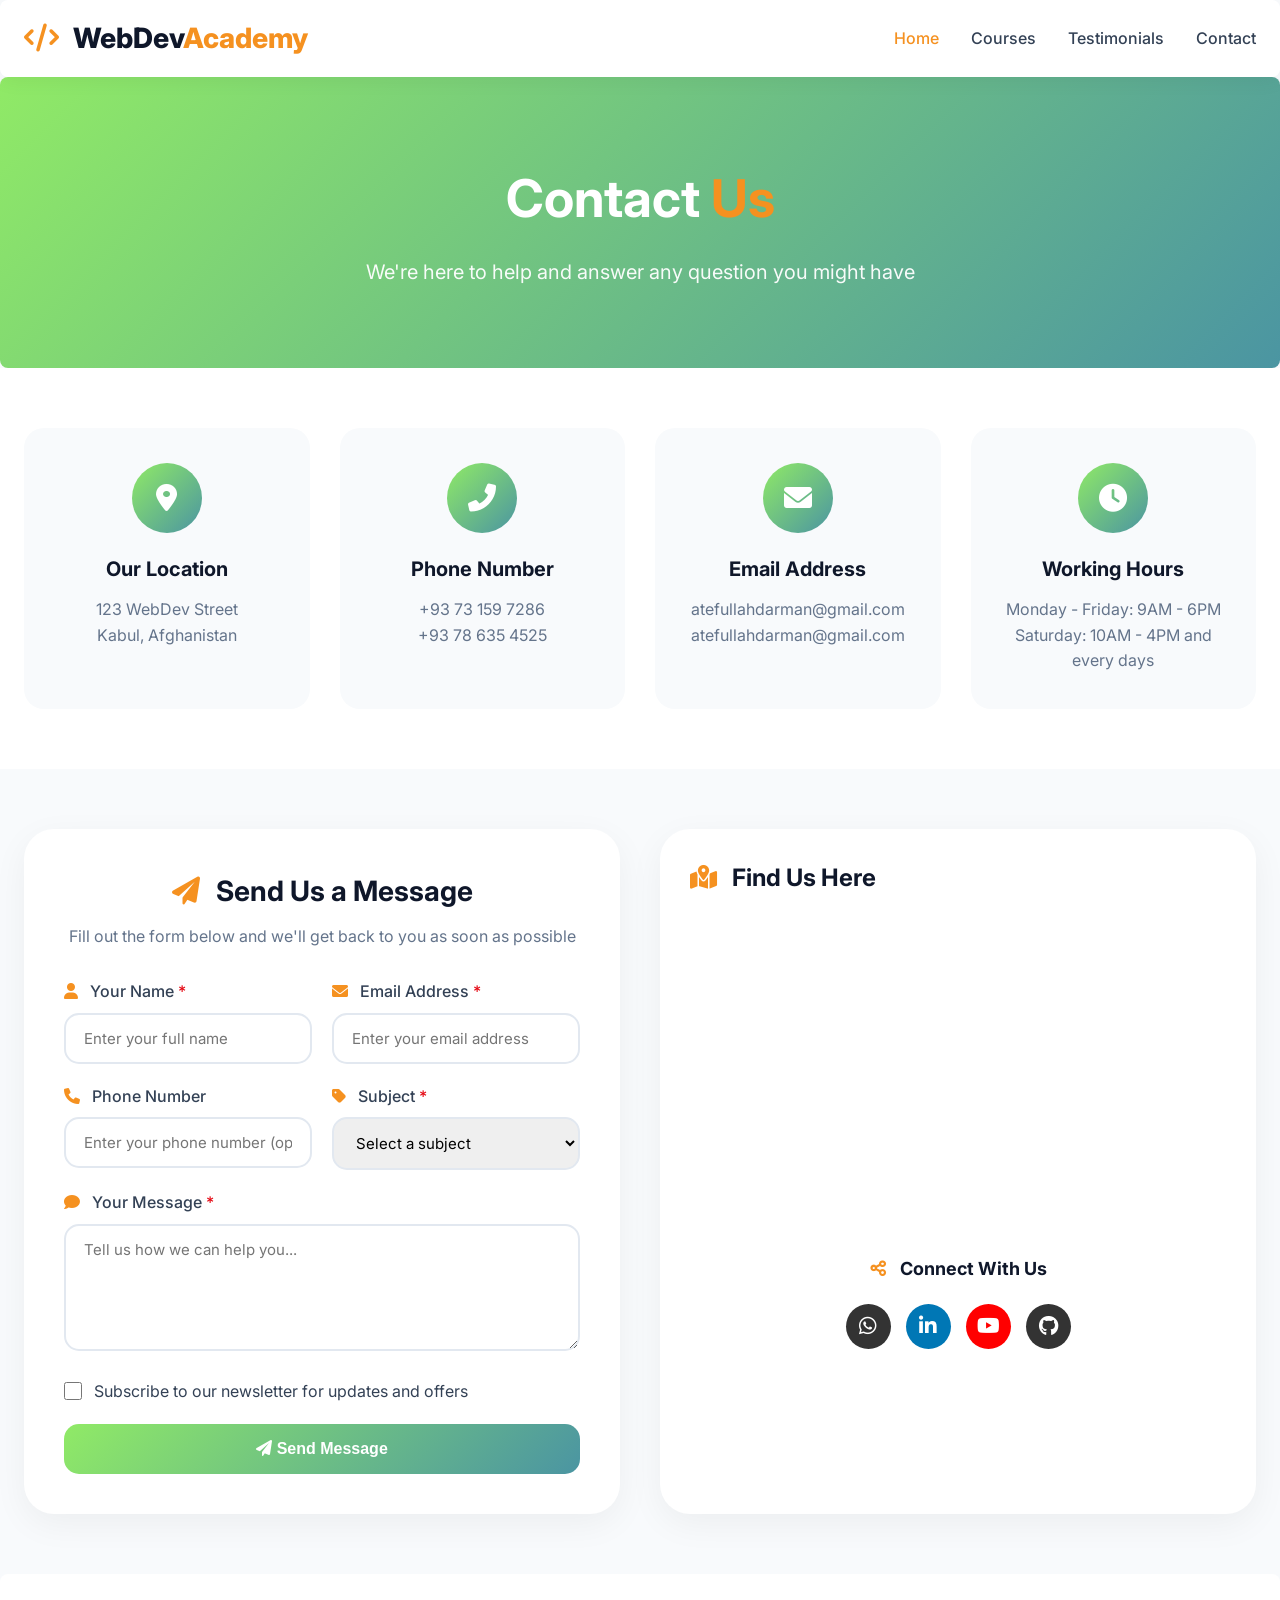
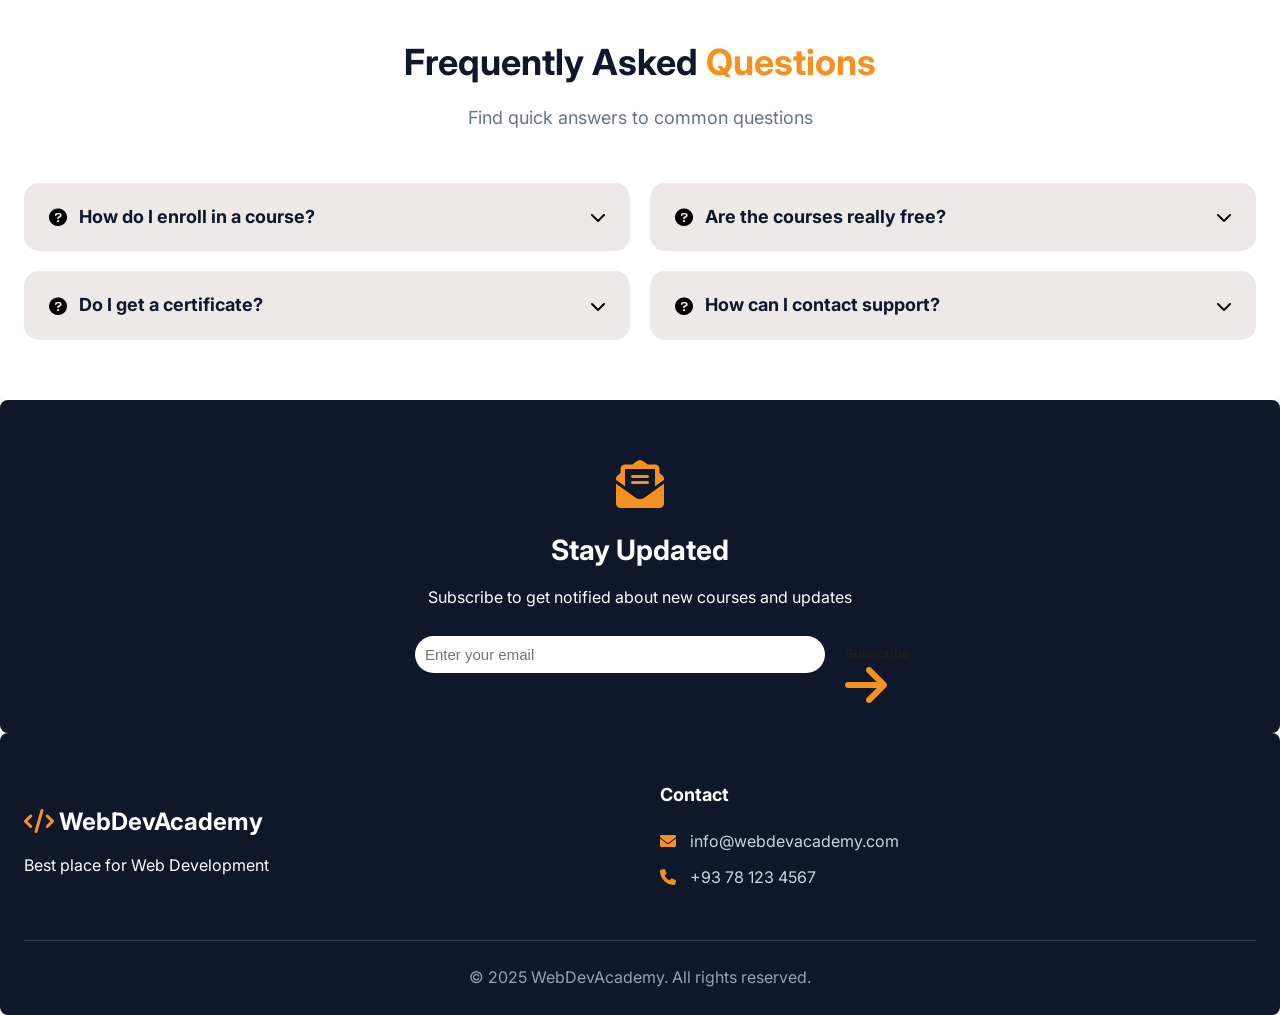
==== contact.html @ 40d0e654 "first update" ====
<!DOCTYPE html>
<html lang="en">
<head>
    <meta charset="UTF-8">
  <link rel="shortcut icon" href="./images/1.png"type="image/x-icon">
  <meta name="description" content="WebDev Academy | Professional Web Development Courses ">
  <meta name="author" content="Atefullah">
  <meta name="keywords" content="html5,online,CSS,JavaScript,MongoDB,MySQL,React,tilwind,Node">
  <meta name="viewport" content="width=device-width, initial-scale=1.0">
    <title>All Courses | WebDev Academy - Web Development Courses</title>
    <link rel="stylesheet" href="./css/style.css">
    <link rel="stylesheet" href="css/contact.css">
    <link href="https://cdnjs.cloudflare.com/ajax/libs/font-awesome/6.0.0-beta3/css/all.min.css" rel="stylesheet">
    <link href="https://fonts.googleapis.com/css2?family=Inter:wght@300;400;500;600;700;800&display=swap" rel="stylesheet">
</head>
<body>
<!-- ==================== NAVBAR ==================== -->
<nav class="navbar">
    <div class="container">
        <div class="logo">
            <a href="index.html"><i class="fas fa-code"></i> WebDev<span>Academy</span></a>
        </div>
        <ul class="nav-links">
            <li><a href="index.html"  class="active">Home</a></li>
            <li><a href="coueses.html">Courses</a></li>
            <li><a href="testimonials.html">Testimonials</a></li>
            <li><a href="contact.html">Contact</a></li>
        </ul>
        <div class="menu-toggle">
            <i class="fas fa-bars"></i>
        </div>
    </div>
</nav>

<!-- ==================== HEADER ==================== -->
<section class="page-header">
    <div class="container">
        <h1>Contact <span class="highlight">Us</span></h1>
        <p>We're here to help and answer any question you might have</p>
    </div>
</section>

<!-- ==================== CONTACT INFO CARDS ==================== -->
<section class="contact-info-section">
    <div class="container">
        <div class="info-cards">
            <div class="info-card">
                <div class="icon-circle">
                    <i class="fas fa-map-marker-alt"></i>
                </div>
                <h3>Our Location</h3>
                <p>123 WebDev Street<br>Kabul, Afghanistan</p>
            </div>
            <div class="info-card">
                <div class="icon-circle">
                    <i class="fas fa-phone-alt"></i>
                </div>
                <h3>Phone Number</h3>
                <p>+93 73 159 7286<br>+93 78 635 4525</p>
            </div>
            <div class="info-card">
                <div class="icon-circle">
                    <i class="fas fa-envelope"></i>
                </div>
                <h3>Email Address</h3>
                <p>atefullahdarman@gmail.com<br>atefullahdarman@gmail.com</p>
            </div>
            <div class="info-card">
                <div class="icon-circle">
                    <i class="fas fa-clock"></i>
                </div>
                <h3>Working Hours</h3>
                <p>Monday - Friday: 9AM - 6PM<br>Saturday: 10AM - 4PM and every days</p>
            </div>
        </div>
    </div>
</section>

<!-- ==================== CONTACT FORM & MAP ==================== -->
<section class="contact-form-section">
    <div class="container">
        <div class="contact-wrapper">
            <!-- Contact Form -->
            <div class="contact-form-box">
                <div class="form-header">
                    <h2><i class="fas fa-paper-plane"></i> Send Us a Message</h2>
                    <p>Fill out the form below and we'll get back to you as soon as possible</p>
                </div>
                
                <form id="contactForm" class="contact-form">
                    <div class="form-row">
                        <div class="form-group">
                            <label><i class="fas fa-user"></i> Your Name <span class="required">*</span></label>
                            <input type="text" id="fullName" placeholder="Enter your full name">
                            <div class="error-message" id="nameError"></div>
                        </div>
                        
                        <div class="form-group">
                            <label><i class="fas fa-envelope"></i> Email Address <span class="required">*</span></label>
                            <input type="email" id="email" placeholder="Enter your email address">
                            <div class="error-message" id="emailError"></div>
                        </div>
                    </div>
                    
                    <div class="form-row">
                        <div class="form-group">
                            <label><i class="fas fa-phone"></i> Phone Number</label>
                            <input type="tel" id="phone" placeholder="Enter your phone number (optional)">
                            <div class="error-message" id="phoneError"></div>
                        </div>
                        
                        <div class="form-group">
                            <label><i class="fas fa-tag"></i> Subject <span class="required">*</span></label>
                            <select id="subject">
                                <option value="">Select a subject</option>
                                <option value="general">General Inquiry</option>
                                <option value="course">Course Related</option>
                                <option value="support">Technical Support</option>
                                <option value="feedback">Feedback</option>
                                <option value="partnership">Partnership</option>
                            </select>
                            <div class="error-message" id="subjectError"></div>
                        </div>
                    </div>
                    
                    <div class="form-group">
                        <label><i class="fas fa-comment"></i> Your Message <span class="required">*</span></label>
                        <textarea id="message" rows="5" placeholder="Tell us how we can help you..."></textarea>
                        <div class="error-message" id="messageError"></div>
                    </div>
                    
                    <div class="form-group checkbox-group">
                        <input type="checkbox" id="newsletter">
                        <label for="newsletter">Subscribe to our newsletter for updates and offers</label>
                    </div>
                    
                    <button type="submit" class="submit-btn">
                        <i class="fas fa-paper-plane"></i> Send Message
                    </button>
                    
                    <div id="successMessage" class="success-message" style="display: none;">
                        <i class="fas fa-check-circle"></i> Thank you! Your message has been sent successfully.
                    </div>
                </form>
            </div>
            
            <!-- Google Map -->
            <div class="map-box">
                <h2><i class="fas fa-map-marked-alt"></i> Find Us Here</h2>
                <div class="map-container">
                    <iframe 
                        src="https://www.google.com/maps/embed?pb=!1m18!1m12!1m3!1d210145.2678905432!2d69.095748!3d34.555349!2m3!1f0!2f0!3f0!3m2!1i1024!2i768!4f13.1!3m3!1m2!1s0x38d16c7e0e94d2b3%3A0x8b3a2c5e1f8d4e2f!2sKabul%2C%20Afghanistan!5e0!3m2!1sen!2s!4v1700000000000!5m2!1sen!2s" 
                        width="100%" 
                        height="300" 
                        style="border:0; border-radius: 20px;" 
                        allowfullscreen="" 
                        loading="lazy">
                    </iframe>
                </div>
                
                <!-- Social Media -->
                <div class="social-media">
                    <h3><i class="fas fa-share-alt"></i> Connect With Us</h3>
                    <div class="social-icons">
                        <!-- <a href="https://wa.me/93731597286"><i class="fab fa-whatsapp"></i></a> -->
                        <a href="https://wa.me/93731597286" class="social-icon github"><i class="fab fa-whatsapp"></i></a>
                        <a href="https://www.linkedin.com/in/atefullah-zafar-zoy-2a7019399?utm_source=share_via&utm_content=profile&utm_medium=member_android" class="social-icon linkedin"><i class="fab fa-linkedin-in"></i></a>
                        <a href="https://youtube.com/@atefullahdarman2024?si=0NYU_P_U1NYrstaZ" class="social-icon youtube"><i class="fab fa-youtube"></i></a>
                        <a href="https://github.com/dashboard" class="social-icon github"><i class="fab fa-github"></i></a>
                    </div>
                </div>
            </div>
        </div>
    </div>
</section>

<!-- ==================== FAQ SECTION ==================== -->
<section class="faq-section">
    <div class="container">
        <div class="section-header">
            <h2>Frequently Asked <span class="highlight">Questions</span></h2>
            <p>Find quick answers to common questions</p>
        </div>
        <div class="faq-grid">
            <div class="faq-item">
                <div class="faq-question">
                    <h3><i class="fas fa-question-circle"></i> How do I enroll in a course?</h3>
                    <i class="fas fa-chevron-down"></i>
                </div>
                <div class="faq-answer">
                    <p>Simply click on the "Start Learning" button on any course card. All our courses are free and you can start immediately!</p>
                </div>
            </div>
            <div class="faq-item">
                <div class="faq-question">
                    <h3><i class="fas fa-question-circle"></i> Are the courses really free?</h3>
                    <i class="fas fa-chevron-down"></i>
                </div>
                <div class="faq-answer">
                    <p>Yes! All our web development courses are completely free. No hidden charges or subscriptions.</p>
                </div>
            </div>
            <div class="faq-item">
                <div class="faq-question">
                    <h3><i class="fas fa-question-circle"></i> Do I get a certificate?</h3>
                    <i class="fas fa-chevron-down"></i>
                </div>
                <div class="faq-answer">
                    <p>Yes, upon completing a course, you can request a certificate of completion.</p>
                </div>
            </div>
            <div class="faq-item">
                <div class="faq-question">
                    <h3><i class="fas fa-question-circle"></i> How can I contact support?</h3>
                    <i class="fas fa-chevron-down"></i>
                </div>
                <div class="faq-answer">
                    <p>You can use the contact form above or email us directly at support@webdevacademy.com</p>
                </div>
            </div>
        </div>
    </div>
</section>
<!-- ==================== NEWSLETTER ==================== -->
<section class="newsletter">
    <div class="container">
        <div class="newsletter-content">
            <i class="fas fa-envelope-open-text"></i>
            <h3>Stay Updated</h3>
            <p>Subscribe to get notified about new courses and updates</p>
            <form id="newsletterForm">
                <input type="email" id="newsletterEmail" placeholder="Enter your email" class="imail1">
                <button type="submit" class="button1">Subscribe <i class="fas fa-arrow-right"></i></button>
            </form>
        </div>
    </div>
</section>
<!-- ==================== FOOTER ==================== -->
<footer id="contact">
    <div class="container">
        <div class="footer-content">
            <div class="footer-logo">
                <h3><i class="fas fa-code"></i> WebDevAcademy</h3>
                <p>Best place for Web Development</p>
            </div>
            <div class="footer-contact">
                <h4>Contact</h4>
                <p><i class="fas fa-envelope"></i> info@webdevacademy.com</p>
                <p><i class="fas fa-phone"></i> +93 78 123 4567</p>
            </div>
        </div>
        <div class="footer-bottom">
            <p>&copy; 2025 WebDevAcademy. All rights reserved.</p>
        </div>
    </div>
</footer>
<!-- ==================== BACK TO TOP ==================== -->
<button id="backToTop" class="back-to-top">
    <i class="fas fa-arrow-up"></i>
</button>

<script src="js/contact.js"></script>
</body>
</html>
---- css/style.css ----
* {
    margin: 0;
    padding: 0;
    box-sizing: border-box;
}

body {
    font-family: 'Inter', sans-serif;
    background: #f8fafc;
    color: #0f172a;
    line-height: 1.6;
}

.container {
    max-width: 1280px;
    margin: 0 auto;
    padding: 0 24px;
}

/* ==================== NAVBAR ==================== */
.navbar {
    background:white;
    box-shadow: 0 4px 20px rgba(0,0,0,0.05);
    position: sticky;
    top: 0;
    z-index: 1000;
    padding: 16px 0;
    border-radius: 8px;
}

.navbar .container {
    display: flex;
    justify-content: space-between;
    align-items: center;
}

.logo a {
    font-size: 28px;
    font-weight: 800;
    text-decoration: none;
    color: #0f172a;
}

.logo span {
    color: #f59120;
}

.logo i {
    color: #f59120;
    margin-right: 8px;
}

.nav-links {
    display: flex;
    gap: 32px;
    list-style: none;
}

.nav-links a {
    text-decoration: none;
    color: #334155;
    font-weight: 500;
    transition: 0.3s;
}

.nav-links a:hover,.nav-links a.active {
    color: #f59120;
}

.menu-toggle {
    display: none;
    font-size: 24px;
    cursor: pointer;
    color: #0f172a;
}

/* ==================== HERO ==================== */
.hero {
    background: linear-gradient(135deg, #90ea66 0%, #4b95a2 100%);
    padding: 100px 0;
    color:black;
    text-align: center;
    border-radius: 8px;
}

.hero-content h1 {
    font-size: 52px;
    font-weight: 800;
    margin-bottom: 20px;
}

.hero-content .highlight {
   color: #f59120;
}

.hero-content p {
    font-size: 20px;
    margin-bottom: 32px;
    opacity: 0.95;
}

.hero-buttons {
    display: flex;
    gap: 16px;
    justify-content: center;
}

.btn {
    padding: 12px 28px;
    border-radius: 40px;
    text-decoration: none;
    font-weight: 600;
    transition: 0.3s;
    display: inline-block;
}

.btn-primary {
    background: white;
   color: #f59120;
}

.btn-primary:hover {
    background: #f1f5f9;
    transform: translateY(-2px);
}

.btn-outline {
    border: 2px solid white;
    color: white;
}

.btn-outline:hover {
    background: white;
    color: #f59120;
}

/* ==================== SECTIONS HEADER ==================== */
.section-header {
    text-align: center;
    margin-bottom: 60px;
}

.section-header h2 {
    font-size: 36px;
    font-weight: 700;
    color: #0f172a;
    margin-bottom: 12px;
}

.section-header .highlight {
    color: #f59120;
}

.section-header p {
    color:black;
    font-size: 18px;
}

/* ==================== FEATURES ==================== */
.features {
    padding: 80px 0;
    background: white;
}

.features-grid {
    display: grid;
    grid-template-columns: repeat(auto-fit, minmax(250px, 1fr));
    gap: 32px;
}

.feature-card {
    text-align: center;
    padding: 32px 24px;
    background: #f8fafc;
    border-radius: 20px;
    transition: 0.3s;
}

.feature-card:hover {
    transform: translateY(-8px);
    box-shadow: 0 20px 30px -10px rgba(0,0,0,0.1);
}

.feature-icon {
    font-size: 48px;
   color: #f59120;
    margin-bottom: 20px;
}

.feature-card h3 {
    font-size: 22px;
    margin-bottom: 12px;
}

.feature-card p {
    color: #64748b;
}

/* ==================== COURSES ==================== */
.courses {
    padding: 80px 0;
    background: #f8fafc;
}

.courses-grid {
    display: grid;
    grid-template-columns: repeat(auto-fill, minmax(320px, 1fr));
    gap: 32px;
}

.course-card {
    background: white;
    border-radius: 20px;
    overflow: hidden;
    transition: 0.3s;
    box-shadow: 0 4px 12px rgba(0,0,0,0.05);
}

.course-card:hover {
    transform: translateY(-5px);
    box-shadow: 0 20px 30px -10px rgba(0,0,0,0.15);
}

.course-img {
    background: linear-gradient(135deg, #667eea, #764ba2);
    padding: 40px;
    text-align: center;
}

.course-img i {
    font-size: 64px;
    color: white;
}

.course-info {
    padding: 24px;
}

.course-info h3 {
    font-size: 22px;
    margin-bottom: 12px;
}

.course-info p {
    color: #64748b;
    margin-bottom: 16px;
    line-height: 1.5;
}

.course-meta {
    display: flex;
    justify-content: space-between;
    margin-bottom: 20px;
    font-size: 14px;
}

.course-meta span i {
    margin-right: 6px;
    color: #f59120;
}

.course-btn {
    display: inline-block;
    color: #f59120;
    background: rgb(197, 193, 193);
    padding: 10px 20px;
    border-radius: 30px;
    text-decoration: none;
    font-weight: 500;
    transition: 0.3s;
    width: 100%;
    text-align: center;
}

.course-btn:hover {
    background:#f59120 ;
    color: black;
    transform: scale(1.02);
}

/* ==================== TESTIMONIALS ==================== */
.testimonials {
    padding: 80px 0;
    background: white;
}

.testimonials-grid {
    display: grid;
    grid-template-columns: repeat(auto-fit, minmax(300px, 1fr));
    gap: 32px;
}

.testimonial-card {
    background: #f8fafc;
    padding: 32px;
    border-radius: 20px;
    text-align: center;
    transition: 0.3s;
}

.testimonial-card:hover {
    transform: scale(1.02);
    box-shadow: 0 10px 25px -5px rgba(0,0,0,0.1);
}

.testimonial-card i {
    font-size: 48px;
    color: #f59120;
    margin-bottom: 20px;
}

.testimonial-card p {
    font-style: italic;
    margin-bottom: 20px;
    color: #334155;
}

.testimonial-card h4 {
    font-size: 18px;
    margin-bottom: 4px;
}

.testimonial-card span {
    font-size: 14px;
   color: #f59120;
}

/* ==================== ABOUT ==================== */
.about {
    padding: 80px 0;
    background: #f8fafc;
}

.about-content {
    display: grid;
    grid-template-columns: 1fr 1fr;
    gap: 48px;
    align-items: center;
}

.about-image img {
    width: 100%;
    max-width: 350px;
    border-radius: 30px;
    box-shadow: 0 20px 30px -10px rgba(0,0,0,0.2);
}

.about-text h2 {
    font-size: 36px;
    margin-bottom: 12px;
}

.about-text .highlight {
   color: #f59120;
}

.about-text h3 {
    font-size: 24px;
    margin-bottom: 20px;
    color: #334155;
}

.about-text p {
    margin-bottom: 16px;
    color: #475569;
}

.about-social {
    display: flex;
    gap: 16px;
    margin-top: 24px;
    
}

.about-social a {
    width: 45px;
    height: 45px;
    background: #e2e8f0;
    border-radius: 50%;
    display: flex;
    align-items: center;
    justify-content: center;
    color: #f59120;
    font-size: 20px;
    transition: 0.3s;
    text-decoration: none;
}

.about-social a:hover {
   color: #f59120;
    color: white;
}

/* ==================== FOOTER ==================== */
footer {
    background: #0f172a;
    color: white;
    padding: 48px 0 24px;
    border-radius: 8px;
}

.footer-content {
    display: grid;
    grid-template-columns: repeat(auto-fit, minmax(250px, 1fr));
    gap: 40px;
    margin-bottom: 40px;
    align-items: center;
}

.footer-logo h3 {
    font-size: 24px;
    margin-bottom: 12px;
}

.footer-logo i {
    color: #f59120;
}

.footer-links h4,
.footer-contact h4 {
    margin-bottom: 20px;
    font-size: 18px;
}

.footer-links ul {
    list-style: none;
}

.footer-links li {
    margin-bottom: 10px;
}

.footer-links a {
    color: #cbd5e1;
    text-decoration: none;
    transition: 0.3s;
}

.footer-links a:hover {
    color: #f59120;
}

.footer-contact p {
    margin-bottom: 10px;
    color: #cbd5e1;
}

.footer-contact i {
    margin-right: 10px;
    color: #f59120;
}

.footer-bottom {
    text-align: center;
    padding-top: 24px;
    border-top: 1px solid #334155;
    color: #94a3b8;
}

/* ==================== RESPONSIVE ==================== */
@media (max-width: 768px) {
    .nav-links {
        display: none;
    }
    
    .menu-toggle {
        display: block;
    }
    
    .hero-content h1 {
        font-size: 32px;
    }
    
    .hero-content p {
        font-size: 16px;
    }
    
    .hero-buttons {
        flex-direction: column;
        align-items: center;
    }
    
    .about-content {
        grid-template-columns: 1fr;
        text-align: center;
    }
    
    .about-social {
        justify-content: center;
    }
    
    .section-header h2 {
        font-size: 28px;
    }
}

.nav-links.active {
    display: flex;
    flex-direction: column;
    position: absolute;
    top: 70px;
    left: 0;
    right: 0;
    background: white;
    padding: 20px;
    box-shadow: 0 10px 20px rgba(0,0,0,0.1);
    gap: 16px;
}
---- css/contact.css ----
/* ==================== PAGE HEADER ==================== */
.page-header {
    background: linear-gradient(135deg, #90ea66 0%, #4b95a2 100%);
    padding: 80px 0;
    color: white;
    text-align: center;
    border-radius: 8px;
}

.page-header h1 {
    font-size: 52px;
    margin-bottom: 16px;
}

.page-header .highlight {
    color: #f59120;
}

.page-header p {
    font-size: 20px;
    opacity: 0.95;
}
/* ==================== INFO CARDS ==================== */
.contact-info-section {
    padding: 60px 0;
    background: white;
}

.info-cards {
    display: grid;
    grid-template-columns: repeat(auto-fit, minmax(250px, 1fr));
    gap: 30px;
}

.info-card {
    text-align: center;
    padding: 35px 25px;
    background: #f8fafc;
    border-radius: 20px;
    transition: all 0.3s ease;
}

.info-card:hover {
    transform: translateY(-8px);
    box-shadow: 0 15px 35px rgba(0,0,0,0.1);
}

.icon-circle {
    width: 70px;
    height: 70px;
    background: linear-gradient(135deg, #90ea66 0%, #4b95a2 100%);
    border-radius: 50%;
    display: flex;
    align-items: center;
    justify-content: center;
    margin: 0 auto 20px;
  
}

.icon-circle i {
    font-size: 28px;
    color: white;
}

.info-card h3 {
    font-size: 20px;
    margin-bottom: 12px;
    color: #0f172a;
}

.info-card p {
    color: #64748b;
    line-height: 1.6;
}

/* ==================== CONTACT FORM SECTION ==================== */
.contact-form-section {
    padding: 60px 0;
    background: #f8fafc;
}

.contact-wrapper {
    display: grid;
    grid-template-columns: 1fr 1fr;
    gap: 40px;
}

.contact-form-box {
    background: white;
    border-radius: 30px;
    padding: 40px;
    box-shadow: 0 10px 35px rgba(0,0,0,0.05);
}

.form-header {
    margin-bottom: 30px;
    text-align: center;
}

.form-header h2 {
    font-size: 28px;
    margin-bottom: 10px;
    color: #0f172a;
}

.form-header h2 i {
   color: #f59120;
    margin-right: 10px;
}

.form-header p {
    color: #64748b;
}

.contact-form .form-row {
    display: grid;
    grid-template-columns: 1fr 1fr;
    gap: 20px;
}

.form-group {
    margin-bottom: 20px;
}

.form-group label {
    display: block;
    margin-bottom: 8px;
    font-weight: 500;
    color: #334155;
}

.form-group label i {
    color: #f59120;
    margin-right: 8px;
}

.form-group .required {
    color: #e50914;
}

.form-group input,
.form-group select,
.form-group textarea {
    width: 100%;
    padding: 14px 18px;
    border: 2px solid #e2e8f0;
    border-radius: 15px;
    font-size: 15px;
    transition: 0.3s;
    font-family: inherit;
}

.form-group input:focus,
.form-group select:focus,
.form-group textarea:focus {
    color: #f59120;
    outline: none;
    box-shadow: 0 0 0 3px rgba(99,102,241,0.1);
}

.form-group input.error,
.form-group select.error,
.form-group textarea.error {
    border-color: #e50914;
}

.error-message {
    color: #e50914;
    font-size: 12px;
    margin-top: 6px;
    display: none;
}

.error-message.show {
    display: block;
}

.checkbox-group {
    display: flex;
    align-items: center;
    gap: 12px;
}

.checkbox-group input {
    width: auto;
    width: 18px;
    height: 18px;
}

.checkbox-group label {
    margin-bottom: 0;
    font-weight: normal;
}

.submit-btn {
    width: 100%;
    background: linear-gradient(135deg, #90ea66 0%, #4b95a2 100%);
    color: white;
    border: none;
    padding: 16px;
    border-radius: 15px;
    font-size: 16px;
    font-weight: 600;
    cursor: pointer;
    transition: 0.3s;
}

.submit-btn:hover {
    transform: scale(1.02);
    box-shadow: 0 10px 25px rgba(99,102,241,0.3);
}

.success-message {
    margin-top: 20px;
    padding: 15px;
    background: #10b981;
    color: white;
    border-radius: 12px;
    text-align: center;
    animation: fadeIn 0.5s ease;
}

.success-message i {
    margin-right: 10px;
    font-size: 18px;
}

@keyframes fadeIn {
    from { opacity: 0; transform: translateY(-10px); }
    to { opacity: 1; transform: translateY(0); }
}

/* ==================== MAP BOX ==================== */
.map-box {
    background: white;
    border-radius: 30px;
    padding: 30px;
    box-shadow: 0 10px 35px rgba(0,0,0,0.05);
}

.map-box h2 {
    font-size: 24px;
    margin-bottom: 20px;
    color: #0f172a;
}

.map-box h2 i {
    color: #f59120;
    margin-right: 10px;
}

.map-container {
    margin-bottom: 30px;
}

.social-media {
    text-align: center;
    margin-top: 25px;
}

.social-media h3 {
    font-size: 18px;
    margin-bottom: 20px;
    color: #0f172a;
}

.social-media h3 i {
    color: #f59120;
    margin-right: 10px;
}

.social-icons {
    display: flex;
    justify-content: center;
    gap: 15px;
    flex-wrap: wrap;
}

.social-icon {
    width: 45px;
    height: 45px;
    border-radius: 50%;
    display: flex;
    align-items: center;
    justify-content: center;
    color: white;
    font-size: 20px;
    transition: 0.3s;
    text-decoration: none;
}

.social-icon:hover {
    transform: translateY(-3px);
}

.social-icon.facebook { background: #1877f2; }
.social-icon.twitter { background: #1da1f2; }
.social-icon.instagram { background: #e4405f; }
.social-icon.linkedin { background: #0077b5; }
.social-icon.youtube { background: #ff0000; }
.social-icon.github { background: #333; }

/* ==================== FAQ SECTION ==================== */
.faq-section {
    padding: 60px 0;
    background: white;
    border-radius: 8px;
}

.section-header {
    text-align: center;
    margin-bottom: 50px;
}

.section-header h2 {
    font-size: 36px;
    margin-bottom: 12px;
}

.section-header .highlight {
    color: #f59120;
}

.section-header p {
    color: #64748b;
    font-size: 18px;
}

.faq-grid {
    display: grid;
    grid-template-columns: repeat(auto-fit, minmax(500px, 1fr));
    gap: 20px;
}

.faq-item {
    background:rgb(237, 233, 233);
    border-radius: 15px;
    overflow: hidden;
}

.faq-question {
    display: flex;
    justify-content: space-between;
    align-items: center;
    padding: 20px 25px;
    cursor: pointer;
    transition: 0.3s;
}

.faq-question:hover {
    background: #f1f5f9;
}

.faq-question h3 {
    font-size: 18px;
    display: flex;
    align-items: center;
    gap: 12px;
}

.faq-question h3 i {
    color: #f59120;
}

.faq-question i:last-child {
    color:black;
    transition: 0.3s;
}

.faq-item.active .faq-question i:last-child {
    transform: rotate(180deg);
}

.faq-answer {
    padding: 0 25px;
    max-height: 0;
    overflow: hidden;
    transition: 0.3s;
}

.faq-item.active .faq-answer {
    padding: 0 25px 20px 25px;
    max-height: 200px;
}

.faq-answer p {
    color:black;
}

/* ==================== NEWSLETTER ==================== */
.newsletter {
    padding: 60px 0;
    background: #0f172a;
    border-radius: 8px;
}

.newsletter-content {
    text-align: center;
    color: white;
}

.newsletter-content i {
    font-size: 48px;
    color: #f59120;
    margin-bottom: 20px;
}

.newsletter-content h3 {
    font-size: 28px;
    margin-bottom: 12px;
}

.newsletter-content p {
    color:white;
    margin-bottom: 25px;
}

.newsletter form {
    display: flex;
    max-width: 450px;
    margin: 0 auto;
    gap: 10px;
}

.newsletter input {
    flex: 1;
    padding: 10px;
    border: none;
    border-radius: 50px;
    font-size: 15px;
    outline: none;
}

.newsletter button {
    color: #f59120;
    color: rgb(31, 30, 30);
    border: none;
    padding: 10px 10px;
    text-align: center;
    border-radius: 50px;
    font-weight: 600;
    cursor: pointer;
    transition: 0.3s;
}
.imail1{
    width:100%;
    
}
.button1{
    width: 30px;
    height: 20px;
    background: none;
    
}
.newsletter button:hover {
    color: #f59120;
}
/* ==================== BACK TO TOP ==================== */
.back-to-top {
    position: fixed;
    bottom: 30px;
    right: 30px;
    color: #f59120;
    color: white;
    border: none;
    width: 50px;
    height: 50px;
    border-radius: 50%;
    cursor: pointer;
    display: none;
    align-items: center;
    justify-content: center;
    font-size: 20px;
    transition: 0.3s;
    z-index: 100;
}

.back-to-top:hover {
    color: #f59120;
    transform: translateY(-3px);
}
/* ==================== RESPONSIVE ==================== */
@media (max-width: 992px) {
    .contact-wrapper {
        grid-template-columns: 1fr;
    }
    
    .faq-grid {
        grid-template-columns: 1fr;
    }
}

@media (max-width: 768px) {
    .nav-links {
        display: none;
    }
    
    .menu-toggle {
        display: block;
    }
    
    .nav-links.active {
        display: flex;
        flex-direction: column;
        position: absolute;
        top: 70px;
        left: 0;
        right: 0;
        background: white;
        padding: 20px;
        box-shadow: 0 10px 20px rgba(0,0,0,0.1);
        gap: 16px;
    }
    
    .page-header h1 {
        font-size: 32px;
    }
    
    .page-header p {
        font-size: 16px;
    }
    
    .info-cards {
        grid-template-columns: 1fr;
    }
    
    .contact-form-box {
        padding: 25px;
    }
    
    .contact-form .form-row {
        grid-template-columns: 1fr;
        gap: 0;
    }
    
    .faq-question h3 {
        font-size: 14px;
    }
    
    .newsletter form {
        flex-direction: column;
        padding: 0 20px;
    }
    
    .back-to-top {
        bottom: 20px;
        right: 20px;
        width: 40px;
        height: 40px;
        font-size: 16px;
    }
}

@media (max-width: 480px) {
    .container {
        padding: 0 16px;
    }
    
    .social-icons {
        gap: 10px;
    }
    
    .social-icon {
        width: 38px;
        height: 38px;
        font-size: 16px;
    }
}
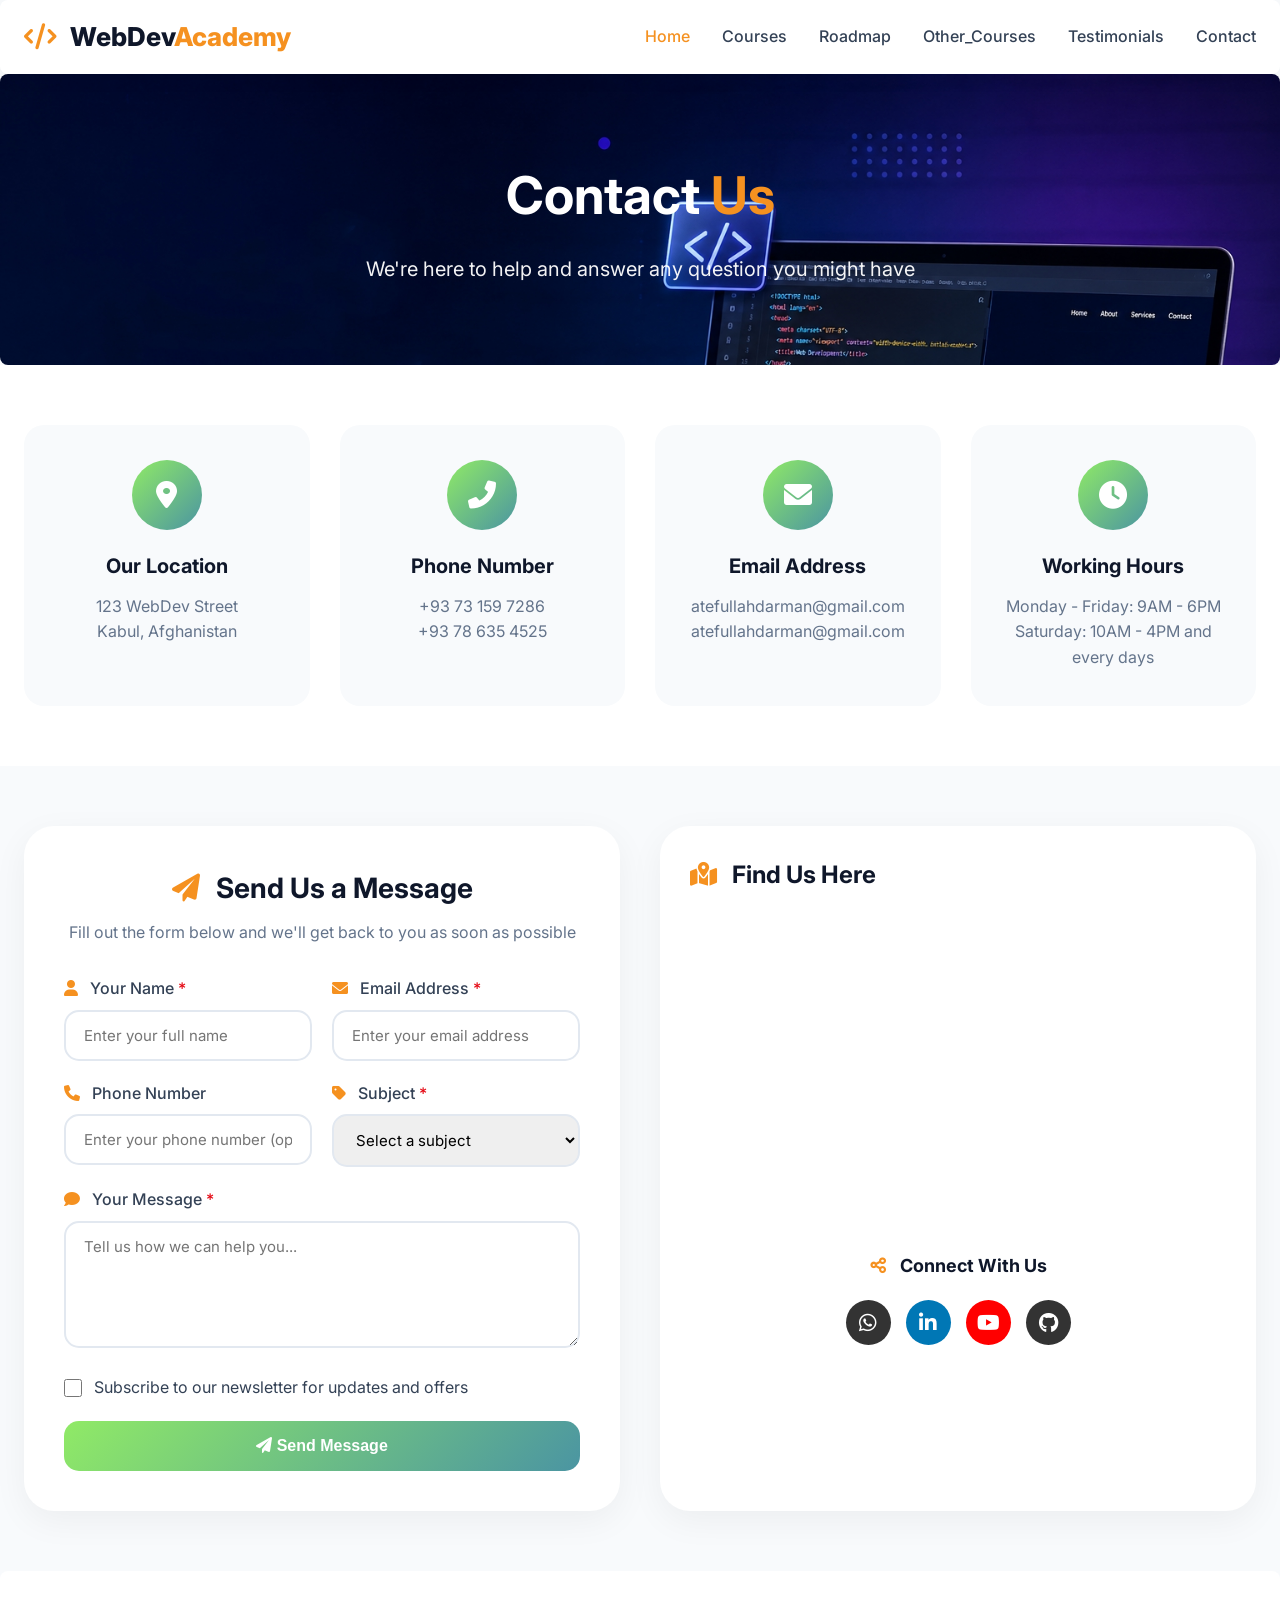
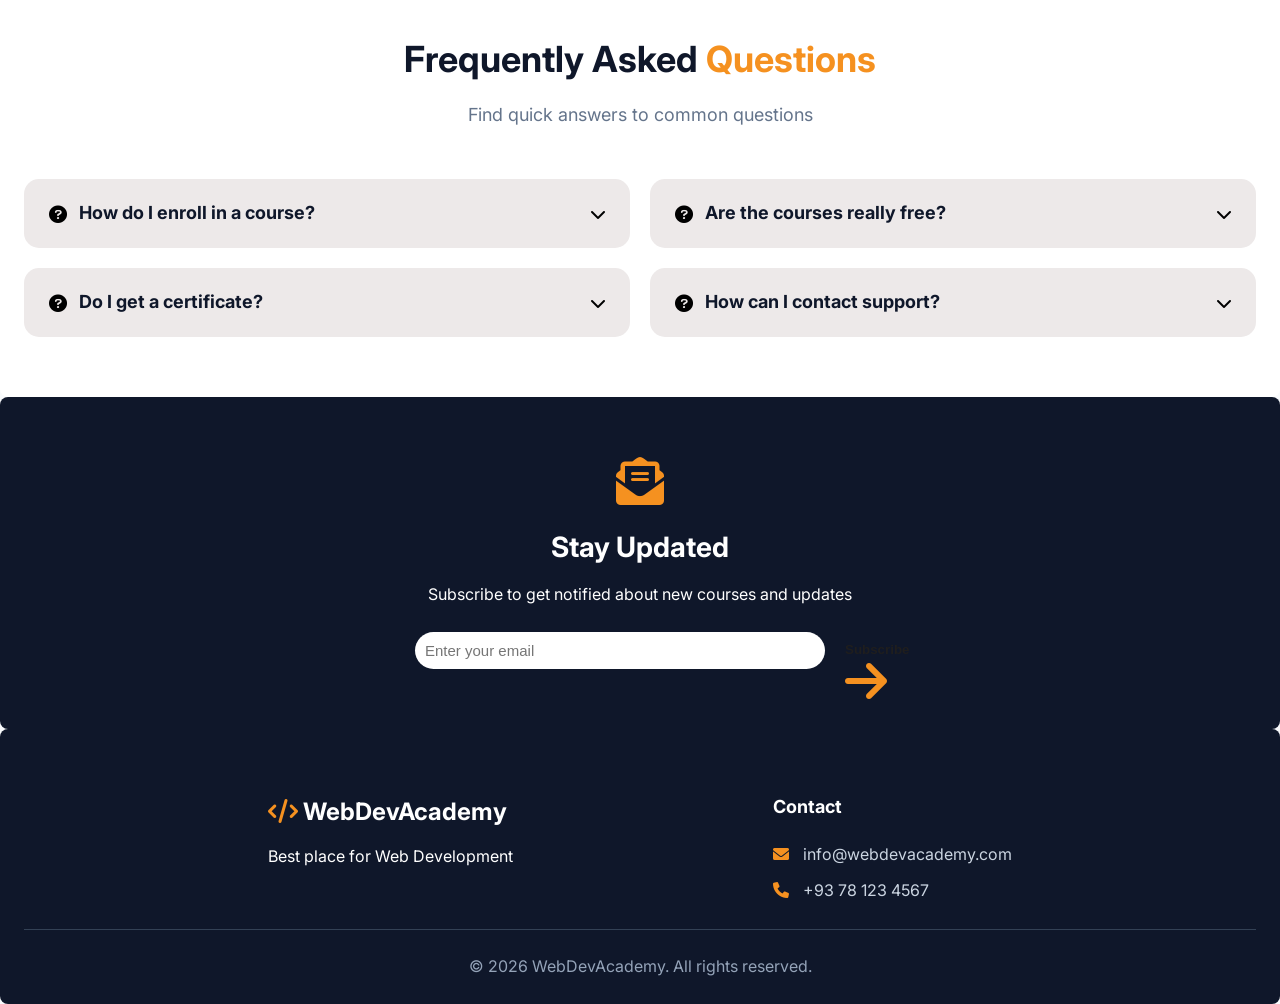
==== commit c4a8e71d: "second update" ====
--- a/contact.html
+++ b/contact.html
@@ -22,8 +22,10 @@
             <a href="index.html"><i class="fas fa-code"></i> WebDev<span>Academy</span></a>
         </div>
         <ul class="nav-links">
-            <li><a href="index.html"  class="active">Home</a></li>
+            <li><a href="index.html" class="active">Home</a></li>
             <li><a href="coueses.html">Courses</a></li>
+            <li><a href="roadmap.html">Roadmap</a></li>
+            <li><a href="other_courses.html">Other_Courses</a></li>
             <li><a href="testimonials.html">Testimonials</a></li>
             <li><a href="contact.html">Contact</a></li>
         </ul>
@@ -251,7 +253,7 @@
             </div>
         </div>
         <div class="footer-bottom">
-            <p>&copy; 2025 WebDevAcademy. All rights reserved.</p>
+            <p>&copy; 2026 WebDevAcademy. All rights reserved.</p>
         </div>
     </div>
 </footer>
--- a/css/style.css
+++ b/css/style.css
@@ -13,7 +13,7 @@
 }
 
 .container {
-    max-width: 1280px;
+    max-width:100%;
     margin: 0 auto;
     padding: 0 24px;
 }
@@ -36,7 +36,7 @@
 }
 
 .logo a {
-    font-size: 28px;
+    font-size: 26px;
     font-weight: 800;
     text-decoration: none;
     color: #0f172a;
@@ -77,9 +77,11 @@
 
 /* ==================== HERO ==================== */
 .hero {
-    background: linear-gradient(135deg, #90ea66 0%, #4b95a2 100%);
+    /* background: linear-gradient(135deg, #90ea66 0%, #4b95a2 100%); */
+    background-image: url(../images/MYXJ_20260514090458428_save.jpg);
+    background-size: cover;
     padding: 100px 0;
-    color:black;
+    color:white;
     text-align: center;
     border-radius: 8px;
 }
@@ -401,11 +403,17 @@
 }
 
 .footer-content {
-    display: grid;
+    /* display: grid;
     grid-template-columns: repeat(auto-fit, minmax(250px, 1fr));
     gap: 40px;
     margin-bottom: 40px;
-    align-items: center;
+    align-items: center; */
+    display: flex;
+    justify-content:space-evenly;
+    flex-wrap: wrap;
+    gap: 2em;
+    padding: 1em;
+   
 }
 
 .footer-logo h3 {
--- a/css/contact.css
+++ b/css/contact.css
@@ -1,7 +1,10 @@
 
 /* ==================== PAGE HEADER ==================== */
 .page-header {
-    background: linear-gradient(135deg, #90ea66 0%, #4b95a2 100%);
+    /* background: linear-gradient(135deg, #90ea66 0%, #4b95a2 100%); */
+    background-image: url(../images/MYXJ_20260514090458428_save.jpg);
+    background-size: cover;
+
     padding: 80px 0;
     color: white;
     text-align: center;
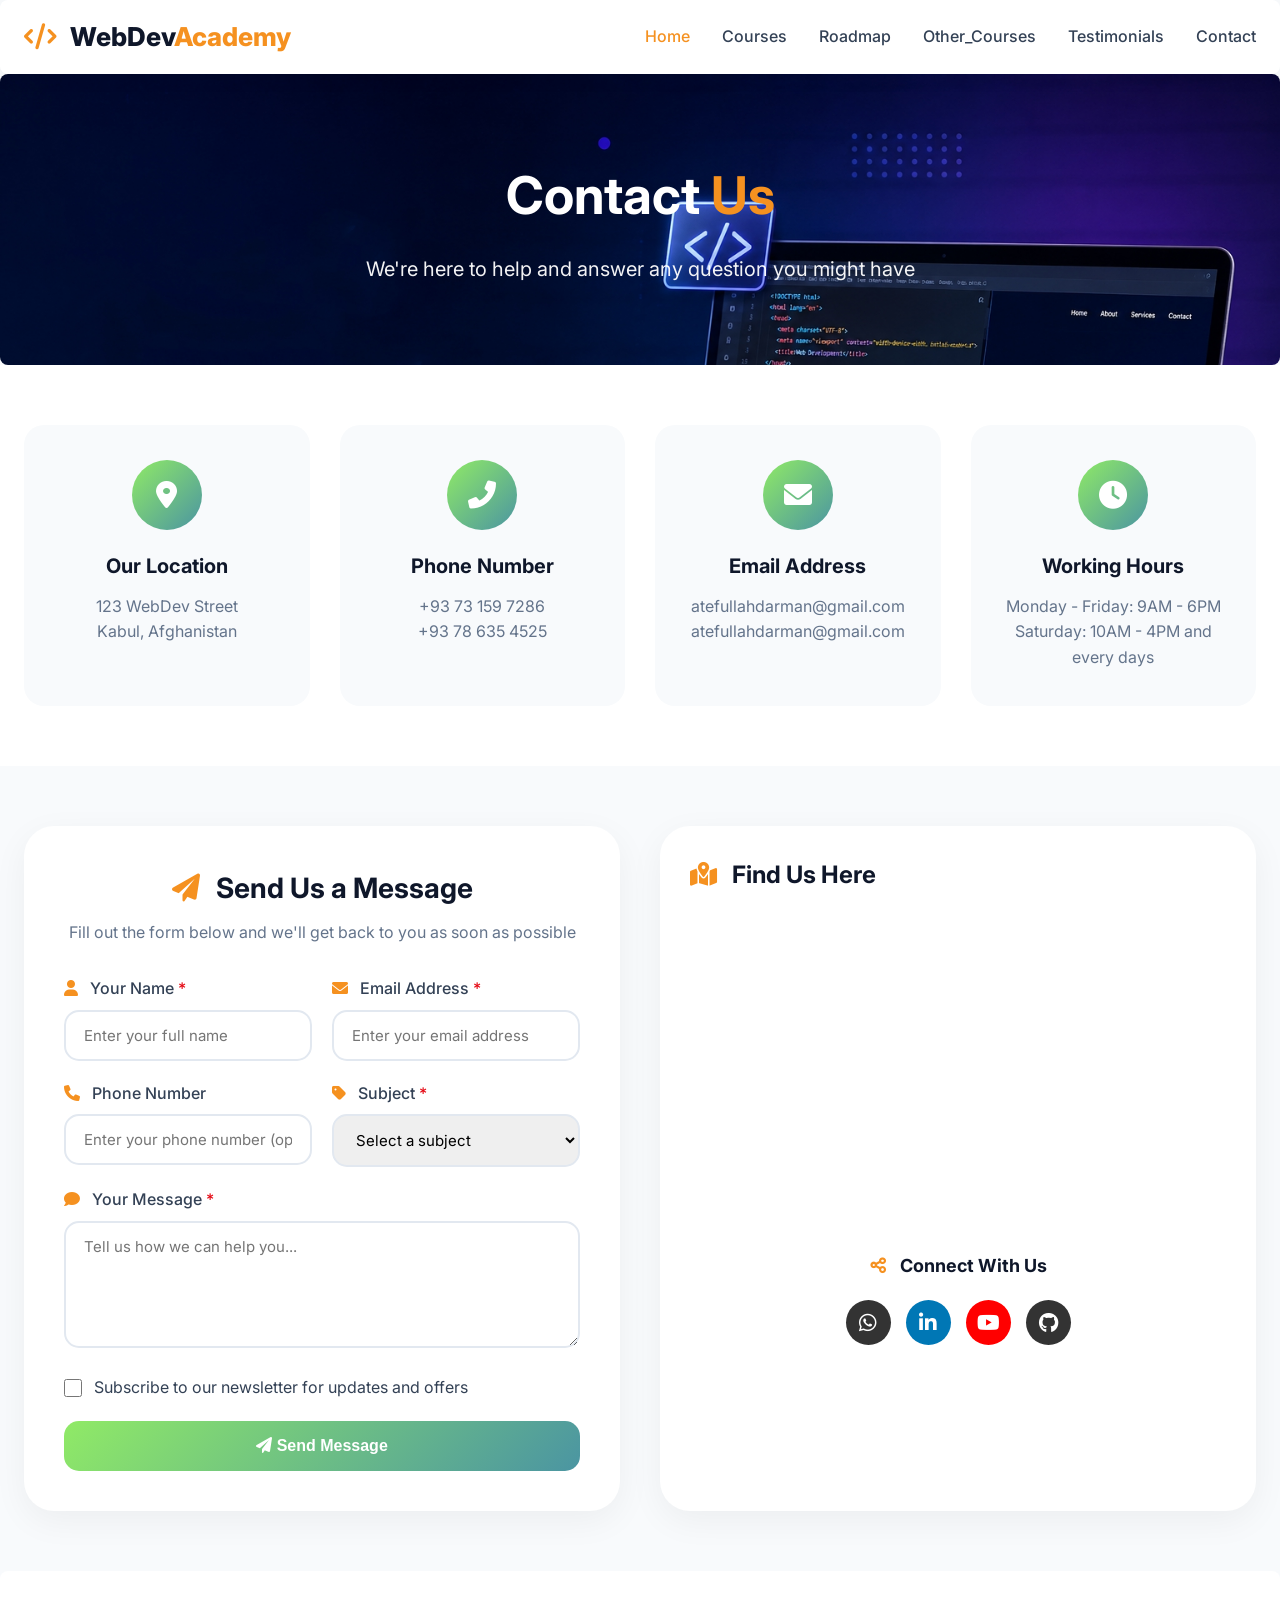
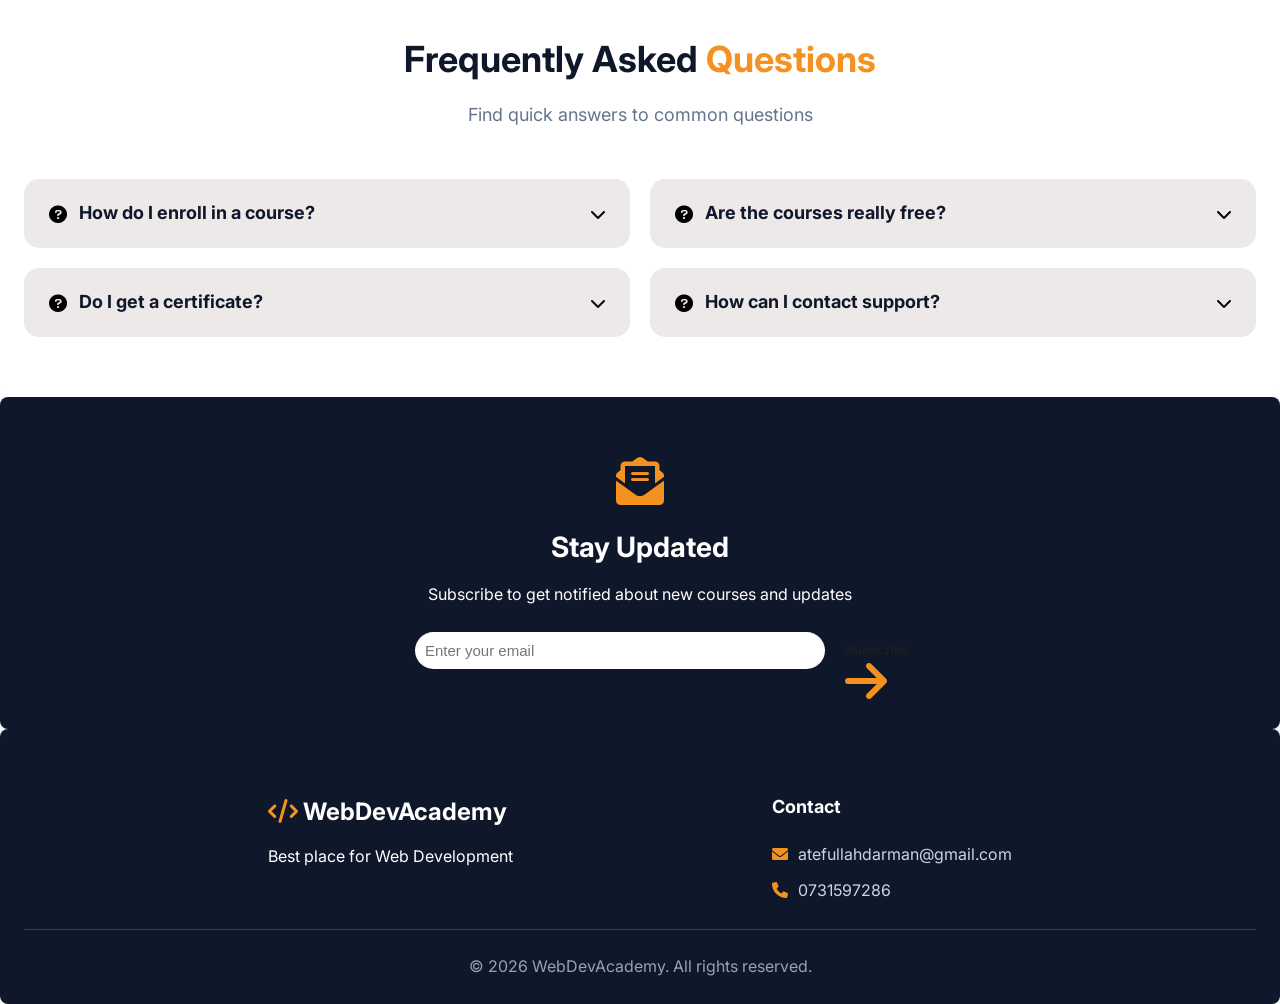
==== commit 6e6345b4: "therd update" ====
--- a/contact.html
+++ b/contact.html
@@ -152,7 +152,7 @@
                 <h2><i class="fas fa-map-marked-alt"></i> Find Us Here</h2>
                 <div class="map-container">
                     <iframe 
-                        src="https://www.google.com/maps/embed?pb=!1m18!1m12!1m3!1d210145.2678905432!2d69.095748!3d34.555349!2m3!1f0!2f0!3f0!3m2!1i1024!2i768!4f13.1!3m3!1m2!1s0x38d16c7e0e94d2b3%3A0x8b3a2c5e1f8d4e2f!2sKabul%2C%20Afghanistan!5e0!3m2!1sen!2s!4v1700000000000!5m2!1sen!2s" 
+                        src="https://www.google.com/url?sa=t&source=web&rct=j&opi=89978449&url=https://maps.google.com/maps%3Fclient%3Dms-android-tmus-us-revc%26um%3D1%26ie%3DUTF-8%26fb%3D1%26gl%3Daf%26entry%3Ds%26sa%3DX%26ll%3D31.6205076,65.7158193%26z%3D13%26ftid%3D0x3ed671baa0e28837:0x2759b21c9042aa75%26q%3DKandahar%26ved%3D1t:242%26ictx%3D111&ved=2ahUKEwi11bzgsbiUAxVtTaQEHTYWOWEQ8gF6BAg4EAI&sqi=2&usg=AOvVaw0AFKARQvQNKLyzKpaCAKT7" 
                         width="100%" 
                         height="300" 
                         style="border:0; border-radius: 20px;" 
@@ -248,8 +248,8 @@
             </div>
             <div class="footer-contact">
                 <h4>Contact</h4>
-                <p><i class="fas fa-envelope"></i> info@webdevacademy.com</p>
-                <p><i class="fas fa-phone"></i> +93 78 123 4567</p>
+                <p><i class="fas fa-envelope"></i>atefullahdarman@gmail.com</p>
+                <p><i class="fas fa-phone"></i>0731597286</p>
             </div>
         </div>
         <div class="footer-bottom">
--- a/css/contact.css
+++ b/css/contact.css
@@ -465,7 +465,6 @@
     bottom: 30px;
     right: 30px;
     color: #f59120;
-    color: white;
     border: none;
     width: 50px;
     height: 50px;
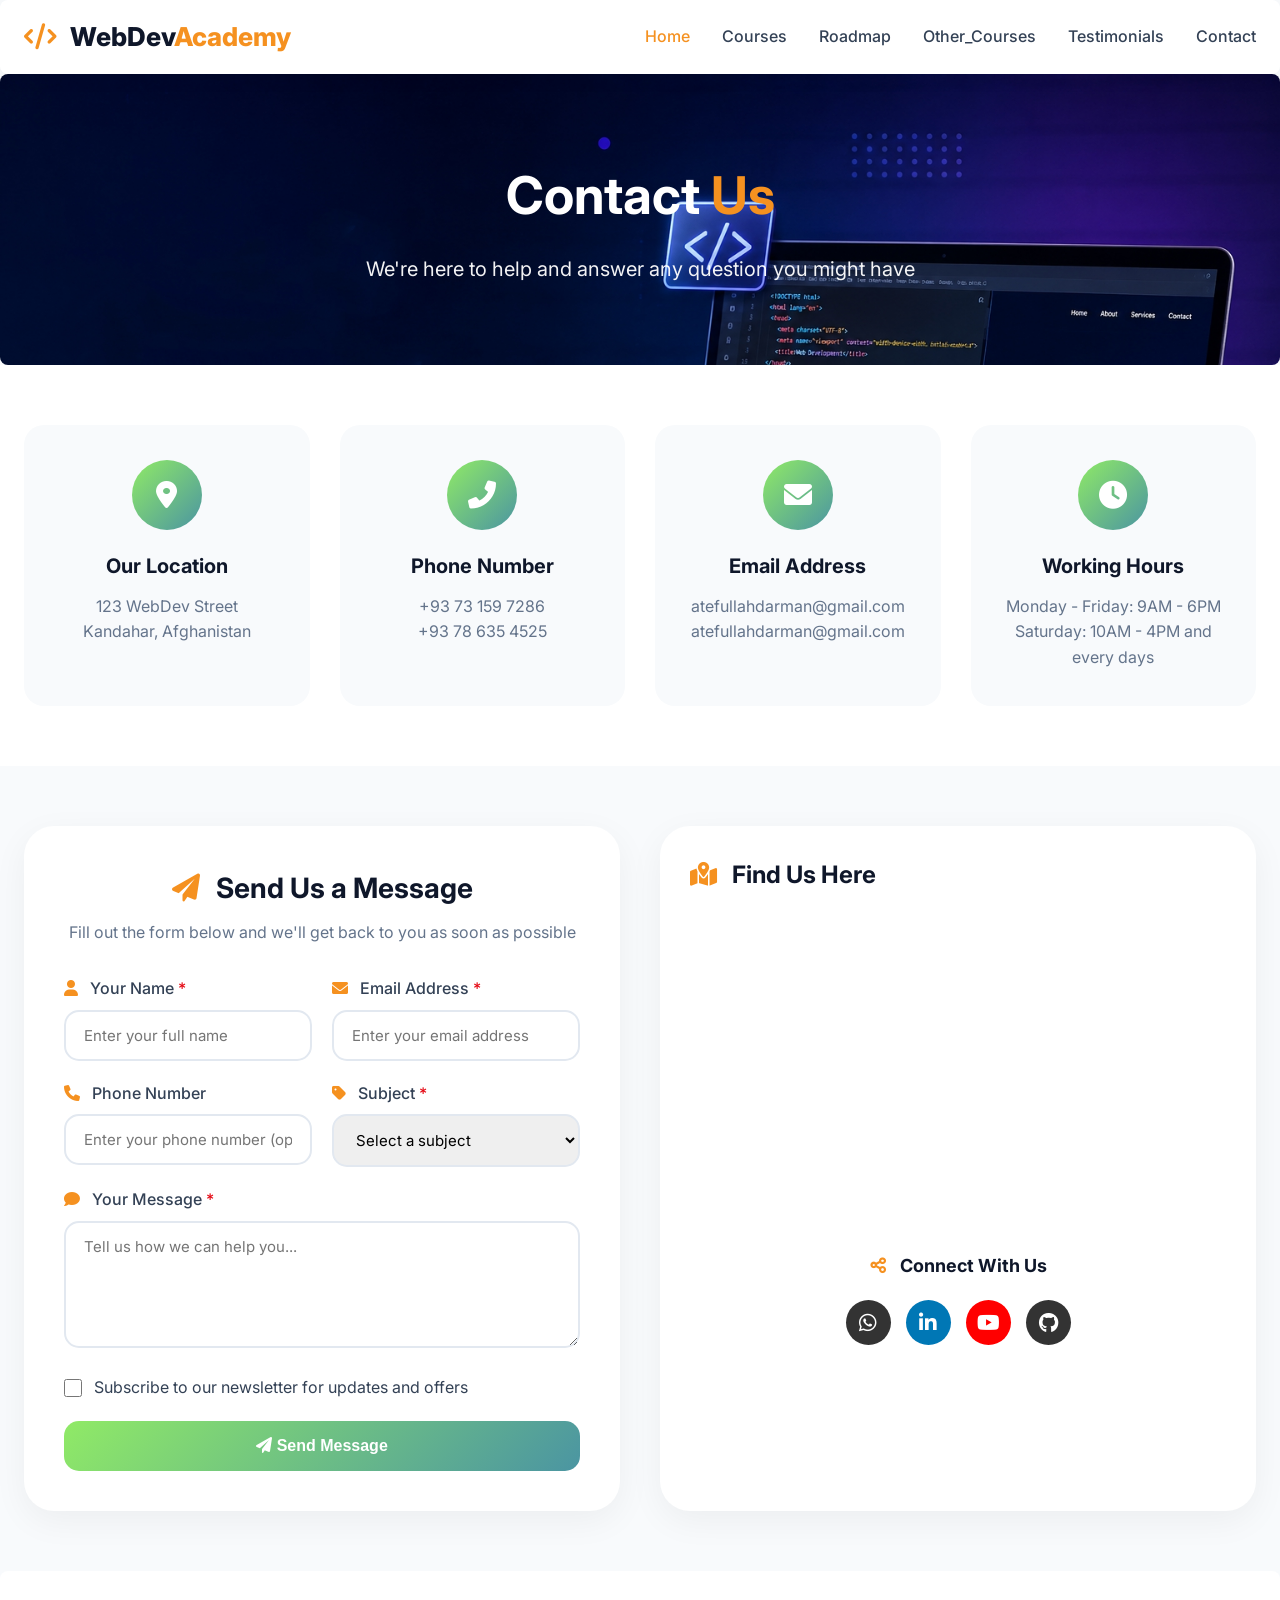
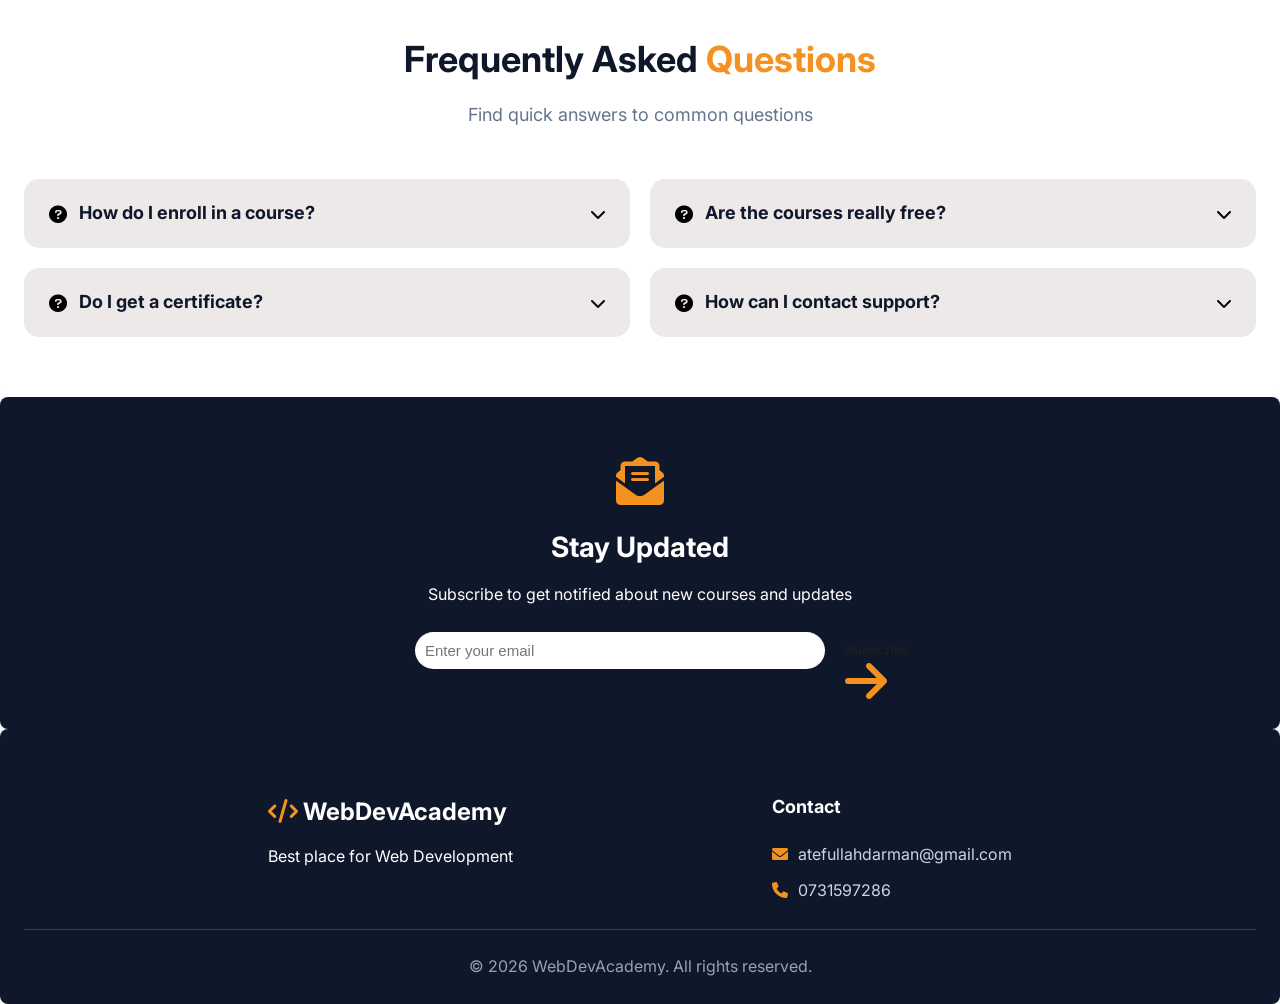
==== commit 3b565d69: "maps update" ====
--- a/contact.html
+++ b/contact.html
@@ -52,7 +52,7 @@
                     <i class="fas fa-map-marker-alt"></i>
                 </div>
                 <h3>Our Location</h3>
-                <p>123 WebDev Street<br>Kabul, Afghanistan</p>
+                <p>123 WebDev Street<br>Kandahar, Afghanistan</p>
             </div>
             <div class="info-card">
                 <div class="icon-circle">
@@ -151,14 +151,14 @@
             <div class="map-box">
                 <h2><i class="fas fa-map-marked-alt"></i> Find Us Here</h2>
                 <div class="map-container">
-                    <iframe 
-                        src="https://www.google.com/url?sa=t&source=web&rct=j&opi=89978449&url=https://maps.google.com/maps%3Fclient%3Dms-android-tmus-us-revc%26um%3D1%26ie%3DUTF-8%26fb%3D1%26gl%3Daf%26entry%3Ds%26sa%3DX%26ll%3D31.6205076,65.7158193%26z%3D13%26ftid%3D0x3ed671baa0e28837:0x2759b21c9042aa75%26q%3DKandahar%26ved%3D1t:242%26ictx%3D111&ved=2ahUKEwi11bzgsbiUAxVtTaQEHTYWOWEQ8gF6BAg4EAI&sqi=2&usg=AOvVaw0AFKARQvQNKLyzKpaCAKT7" 
-                        width="100%" 
-                        height="300" 
-                        style="border:0; border-radius: 20px;" 
-                        allowfullscreen="" 
-                        loading="lazy">
-                    </iframe>
+<iframe 
+    src="https://www.google.com/maps/embed?pb=!1m18!1m12!1m3!1d66152.84209474536!2d65.673703!3d31.628871!2m3!1f0!2f0!3f0!3m2!1i1024!2i768!4f13.1!3m3!1m2!1s0x3ef5aa6f6f0f6f6f%3A0x6f6f6f6f6f6f6f6f!2sKandahar%2C%20Afghanistan!5e0!3m2!1sen!2s!4v1700000000000!5m2!1sen!2s" 
+    width="100%" 
+    height="300" 
+    style="border:0; border-radius: 20px;" 
+    allowfullscreen="" 
+    loading="lazy">
+</iframe>
                 </div>
                 
                 <!-- Social Media -->
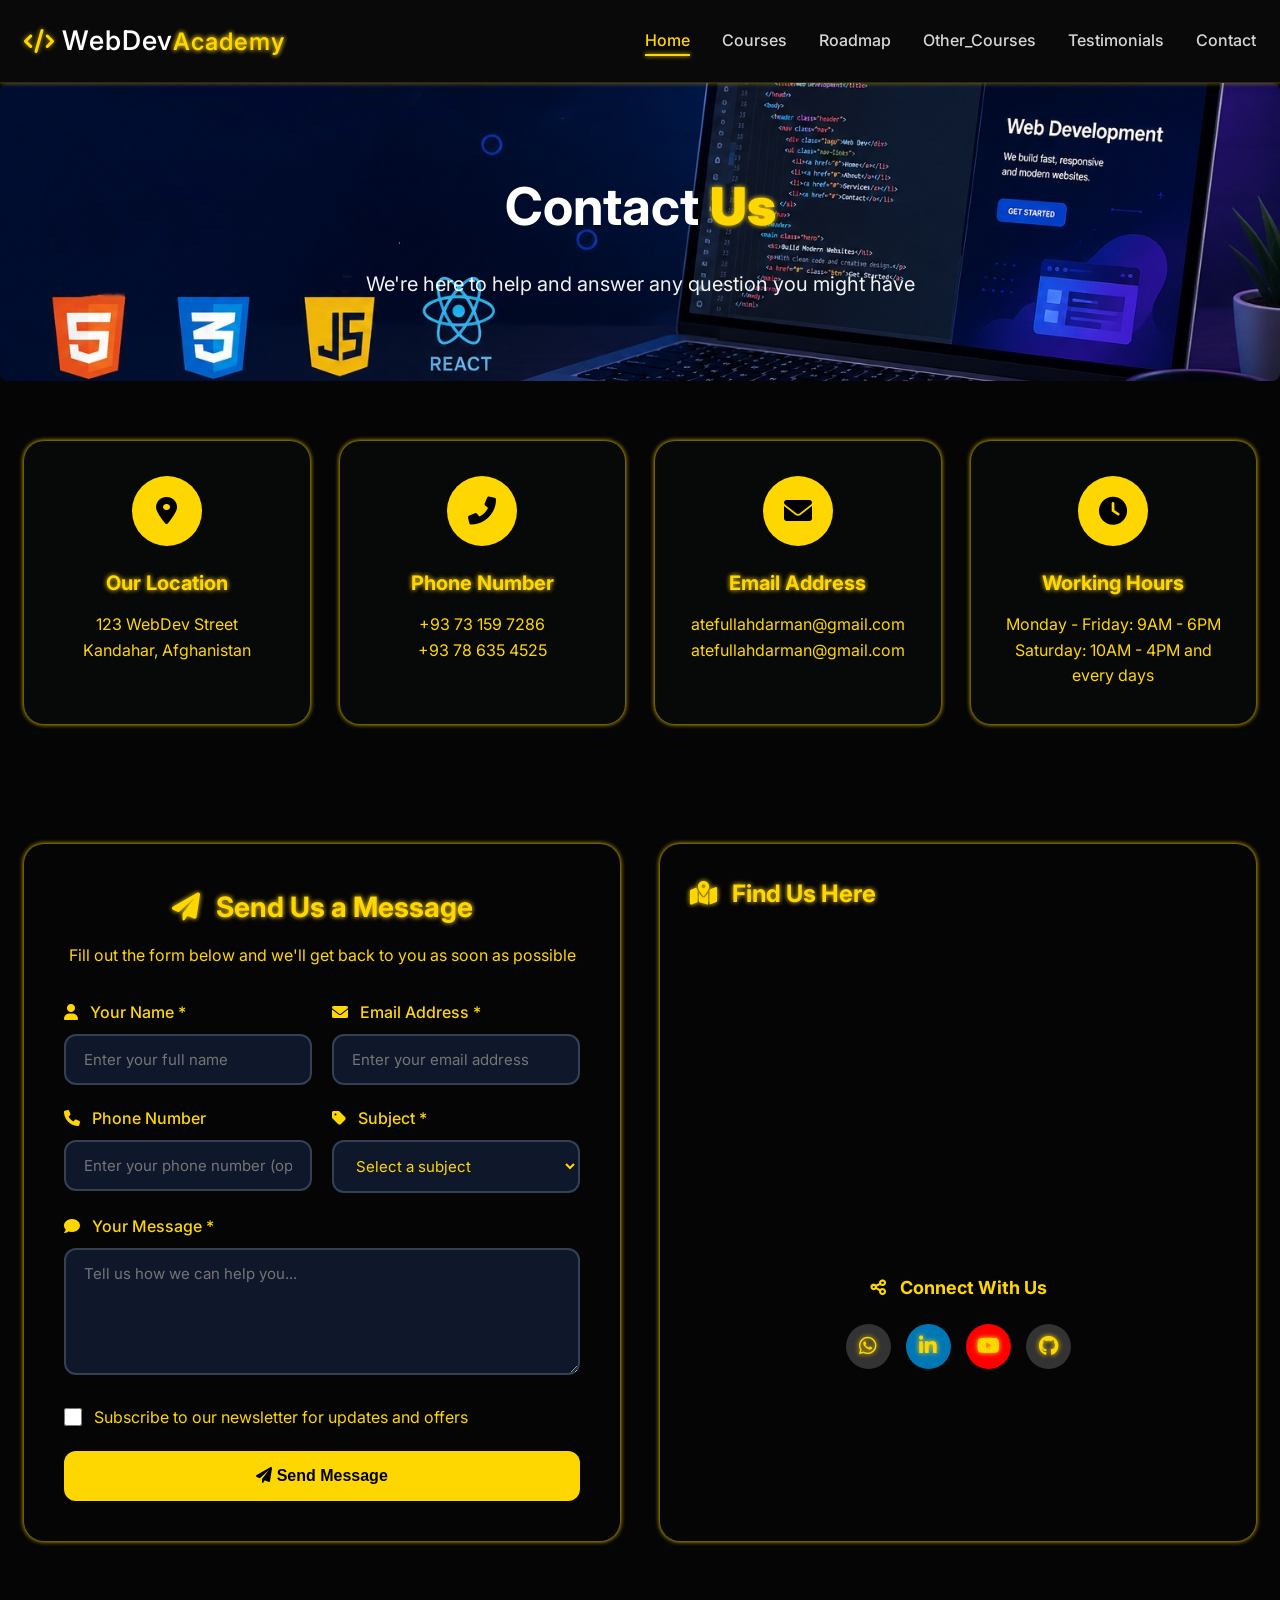
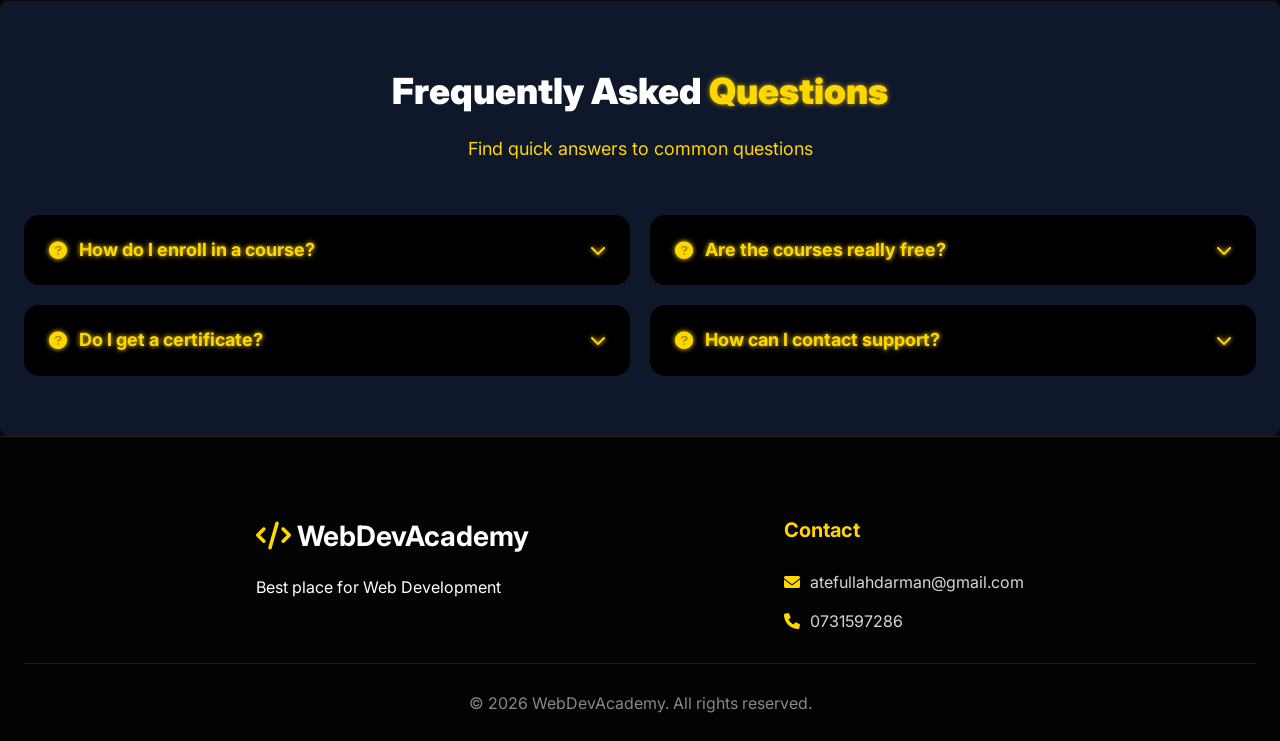
==== commit 7952c561: "Allthemse update" ====
--- a/contact.html
+++ b/contact.html
@@ -224,20 +224,6 @@
         </div>
     </div>
 </section>
-<!-- ==================== NEWSLETTER ==================== -->
-<section class="newsletter">
-    <div class="container">
-        <div class="newsletter-content">
-            <i class="fas fa-envelope-open-text"></i>
-            <h3>Stay Updated</h3>
-            <p>Subscribe to get notified about new courses and updates</p>
-            <form id="newsletterForm">
-                <input type="email" id="newsletterEmail" placeholder="Enter your email" class="imail1">
-                <button type="submit" class="button1">Subscribe <i class="fas fa-arrow-right"></i></button>
-            </form>
-        </div>
-    </div>
-</section>
 <!-- ==================== FOOTER ==================== -->
 <footer id="contact">
     <div class="container">
--- a/css/style.css
+++ b/css/style.css
@@ -1,520 +1,685 @@
-
-* {
-    margin: 0;
-    padding: 0;
-    box-sizing: border-box;
-}
-
-body {
-    font-family: 'Inter', sans-serif;
-    background: #f8fafc;
-    color: #0f172a;
-    line-height: 1.6;
-}
-
-.container {
+:root{
+
+    /* ================= COLORS ================= */
+
+    --bg-main: #050505;
+    --bg-secondary: #0f0f0f;
+    --bg-card: #121212;
+    --bg-hover: #1b1b1b;
+
+    --gold-primary: #FFD700;
+    --gold-secondary: #ffb700;
+    --gold-light: #fff3a3;
+    --gold-glow: rgba(255, 215, 0, 0.75);
+
+    --text-white: #ffffff;
+    --text-light: #d6d6d6;
+    --text-muted: #a1a1aa;
+
+    --border-gold: rgba(255, 215, 0, 0.25);
+
+    --shadow-gold:
+        0 0 5px rgba(255, 215, 0, 0.25),
+        0 0 5px rgba(255, 215, 0, 0.18),
+        0 0 5px rgba(255, 215, 0, 0.08);
+
+    --transition: 0.35s ease;
+
+    --radius-lg: 24px;
+    --radius-md: 18px;
+    --radius-sm: 12px;
+}
+
+/* ================= GLOBAL ================= */
+
+*{
+    margin:0;
+    padding:0;
+    box-sizing:border-box;
+}
+
+html{
+    scroll-behavior:smooth;
+}
+
+body{
+    font-family:'Inter',sans-serif;
+    background:var(--bg-main);
+    color:var(--text-white);
+    line-height:1.7;
+    overflow-x:hidden;
+}
+
+.container{
     max-width:100%;
-    margin: 0 auto;
-    padding: 0 24px;
-}
-
-/* ==================== NAVBAR ==================== */
-.navbar {
-    background:white;
-    box-shadow: 0 4px 20px rgba(0,0,0,0.05);
-    position: sticky;
-    top: 0;
-    z-index: 1000;
-    padding: 16px 0;
-    border-radius: 8px;
-}
-
-.navbar .container {
-    display: flex;
-    justify-content: space-between;
-    align-items: center;
-}
-
-.logo a {
-    font-size: 26px;
-    font-weight: 800;
-    text-decoration: none;
-    color: #0f172a;
-}
-
-.logo span {
-    color: #f59120;
-}
-
-.logo i {
-    color: #f59120;
-    margin-right: 8px;
-}
-
-.nav-links {
-    display: flex;
-    gap: 32px;
-    list-style: none;
-}
-
-.nav-links a {
-    text-decoration: none;
-    color: #334155;
-    font-weight: 500;
-    transition: 0.3s;
-}
-
-.nav-links a:hover,.nav-links a.active {
-    color: #f59120;
-}
-
-.menu-toggle {
-    display: none;
-    font-size: 24px;
-    cursor: pointer;
-    color: #0f172a;
-}
-
-/* ==================== HERO ==================== */
-.hero {
-    /* background: linear-gradient(135deg, #90ea66 0%, #4b95a2 100%); */
+    margin:0 auto;
+    padding:0 24px;
+}
+
+section{
+    position:relative;
+}
+
+/* ================= SCROLLBAR ================= */
+
+::-webkit-scrollbar{
+    width:10px;
+}
+
+::-webkit-scrollbar-track{
+    background:#080808;
+}
+
+::-webkit-scrollbar-thumb{
+    background:linear-gradient(
+        to bottom,
+        var(--gold-primary),
+        var(--gold-secondary)
+    );
+    border-radius:50px;
+}
+
+/* ================= NAVBAR ================= */
+
+.navbar{
+    background:rgba(10,10,10,0.95);
+    backdrop-filter:blur(12px);
+    position:sticky;
+    top:0;
+    z-index:1000;
+    padding:18px 0;
+    border-bottom:1px solid var(--border-gold);
+    box-shadow:var(--shadow-gold);
+}
+
+.navbar .container{
+    display:flex;
+    justify-content:space-between;
+    align-items:center;
+}
+
+.logo a{
+    font-size:27px;
+    font-weight:550;
+    text-decoration:none;
+    color:var(--text-white);
+    letter-spacing:1px;
+}
+
+.logo span{
+    color:var(--gold-primary);
+    text-shadow:
+        0 0 5px var(--gold-glow),
+        0 0 5px var(--gold-glow);
+        font-size:x-large;
+}
+
+.logo i{
+    color:var(--gold-primary);
+    margin-right:0px;
+    text-shadow:0 0 5px var(--gold-glow);
+    width:500;
+    font-size: x-large;
+}
+
+.nav-links{
+    display:flex;
+    gap:32px;
+    list-style:none;
+}
+
+.nav-links a{
+    text-decoration:none;
+    color:var(--text-light);
+    font-weight:500;
+    position:relative;
+    transition:var(--transition);
+}
+
+.nav-links a::after{
+    content:"";
+    position:absolute;
+    left:0;
+    bottom:-6px;
+    width:0%;
+    height:2px;
+    background:var(--gold-primary);
+    transition:var(--transition);
+    box-shadow:0 0 4px var(--gold-primary);
+}
+
+.nav-links a:hover::after,
+.nav-links a.active::after{
+    width:100%;
+}
+
+.nav-links a:hover,
+.nav-links a.active{
+    color:var(--gold-primary);
+}
+
+.menu-toggle{
+    display:none;
+    font-size:26px;
+    cursor:pointer;
+    color:var(--gold-primary);
+}
+
+/* ================= HERO ================= */
+
+.hero{
+    
     background-image: url(../images/MYXJ_20260514090458428_save.jpg);
-    background-size: cover;
-    padding: 100px 0;
+
+    background-size:cover;
+    background-position:center;
+    padding:140px 0;
+    text-align:center;
+    border-radius:0 0 20px 20px;
+    overflow:hidden;
+}
+
+.hero-content h1{
+    font-size:64px;
+    font-weight:900;
+    margin-bottom:24px;
+    line-height:1.2;
+}
+
+.hero-content .highlight{
+    color:var(--gold-primary);
+    text-shadow:
+        0 0 4px rgba(255,215,0,0.9),
+        0 0 4px rgba(255,215,0,0.6),
+        0 0 4px rgba(255,215,0,0.35);
+}
+
+.hero-content p{
+    font-size:20px;
+    max-width:760px;
+    margin:auto;
+    margin-bottom:38px;
+    color:var(--text-light);
+}
+
+.hero-buttons{
+    display:flex;
+    gap:18px;
+    justify-content:center;
+    flex-wrap:wrap;
+}
+
+/* ================= BUTTONS ================= */
+
+.btn{
+    padding:14px 34px;
+    border-radius:50px;
+    text-decoration:none;
+    font-weight:700;
+    transition:var(--transition);
+    display:inline-block;
+    letter-spacing:0.5px;
+}
+
+.btn-primary{
+    background:linear-gradient(
+        135deg,
+        var(--gold-primary),
+        var(--gold-secondary)
+    );
+
+    color:#000;
+    box-shadow:
+        0 0 5px rgba(255,215,0,0.45),
+        0 0 5px rgba(255,215,0,0.25);
+}
+
+.btn-primary:hover{
+    transform:translateY(-4px) scale(1.03);
+    box-shadow:
+        0 0 5px rgba(255,215,0,0.7),
+        0 0 5px rgba(255,215,0,0.35);
+}
+
+.btn-outline{
+    border:2px solid var(--gold-primary);
+    color:var(--gold-primary);
+    background:transparent;
+}
+
+.btn-outline:hover{
+    background:var(--gold-primary);
+    color:#000;
+    transform:translateY(-4px);
+}
+
+/* ================= SECTION HEADERS ================= */
+
+.section-header{
+    text-align:center;
+    margin-bottom:70px;
+}
+
+.section-header h2{
+    font-size:42px;
+    font-weight:900;
+    margin-bottom:16px;
+    color:var(--text-white);
+}
+
+.section-header .highlight{
+    color:var(--gold-primary);
+    text-shadow:0 0 5px var(--gold-glow);
+}
+
+.section-header p{
+    color:var(--text-muted);
+    font-size:18px;
+}
+
+/* ================= FEATURES ================= */
+
+.features{
+    padding:100px 0;
+    background:var(--bg-secondary);
+}
+
+.features-grid{
+    display:grid;
+    grid-template-columns:repeat(auto-fit,minmax(250px,1fr));
+    gap:32px;
+}
+
+.feature-card{
+    text-align:center;
+    padding:40px 28px;
+    background:var(--bg-card);
+    border-radius:var(--radius-lg);
+    border:1px solid transparent;
+    transition:var(--transition);
+    position:relative;
+    overflow:hidden;
+}
+
+.feature-card::before{
+    content:"";
+    position:absolute;
+    inset:0;
+    background:linear-gradient(
+        135deg,
+        rgba(255,215,0,0.08),
+        transparent
+    );
+}
+
+.feature-card:hover{
+    transform:translateY(-10px);
+    border-color:var(--border-gold);
+    box-shadow:var(--shadow-gold);
+}
+
+.feature-icon{
+    font-size:52px;
+    color:var(--gold-primary);
+    margin-bottom:22px;
+    text-shadow:0 0 5px var(--gold-glow);
+}
+
+.feature-card h3{
+    font-size:24px;
+    margin-bottom:14px;
+}
+
+.feature-card p{
+    color:var(--text-muted);
+}
+
+/* ================= COURSES ================= */
+
+.courses{
+    padding:100px 0;
+    background:#080808;
+}
+
+.courses-grid{
+    display:grid;
+    grid-template-columns:repeat(auto-fill,minmax(320px,1fr));
+    gap:32px;
+}
+
+.course-card{
+    background:var(--bg-card);
+    border-radius:var(--radius-lg);
+    overflow:hidden;
+    transition:var(--transition);
+    border:1px solid rgba(255,215,0,0.08);
+}
+
+.course-card:hover{
+    transform:translateY(-8px);
+    box-shadow:var(--shadow-gold);
+    border-color:var(--border-gold);
+}
+
+.course-img{
+    background:
+        linear-gradient(
+            135deg,
+            #1f1f1f,
+            #000000
+        );
+
+    padding:48px;
+    text-align:center;
+    border-bottom:1px solid rgba(255,215,0,0.15);
+}
+
+.course-img i{
+    font-size:68px;
+    color:rgba(0, 0, 0, 0.989);
+    text-shadow:
+        0 0 8px var(--gold-primary),
+        0 0 8px rgba(255,215,0,0.3);
+}
+
+.course-info{
+    padding:28px;
+}
+
+.course-info h3{
+    font-size:24px;
+    margin-bottom:14px;
+}
+
+.course-info p{
+    color:var(--text-muted);
+    margin-bottom:18px;
+}
+
+.course-meta{
+    display:flex;
+    justify-content:space-between;
+    margin-bottom:22px;
+    font-size:14px;
+}
+
+.course-meta span{
+    color:var(--text-light);
+}
+
+.course-meta span i{
+    margin-right:6px;
+    color:var(--gold-primary);
+}
+
+.course-btn{
+    display:inline-block;
+    width:100%;
+    text-align:center;
+    background:linear-gradient(
+        135deg,
+        var(--gold-primary),
+        var(--gold-secondary)
+    );
+
+    color:#000;
+    padding:13px 20px;
+    border-radius:40px;
+    text-decoration:none;
+    font-weight:700;
+    transition:var(--transition);
+}
+
+.course-btn:hover{
+    transform:scale(1.03);
+    box-shadow:
+        0 0 18px rgba(255,215,0,0.5),
+        0 0 40px rgba(255,215,0,0.25);
+}
+
+/* ================= TESTIMONIALS ================= */
+
+.testimonials{
+    padding:100px 0;
+    background:var(--bg-secondary);
+}
+
+.testimonials-grid{
+    display:grid;
+    grid-template-columns:repeat(auto-fit,minmax(300px,1fr));
+    gap:32px;
+}
+
+.testimonial-card{
+    background:var(--bg-card);
+    padding:38px;
+    border-radius:var(--radius-lg);
+    text-align:center;
+    transition:var(--transition);
+    border:1px solid rgba(255,215,0,0.08);
+}
+
+.testimonial-card:hover{
+    transform:translateY(-6px);
+    box-shadow:var(--shadow-gold);
+}
+
+.testimonial-card i{
+    font-size:52px;
+    color:var(--gold-primary);
+    margin-bottom:22px;
+}
+
+.testimonial-card p{
+    color:var(--text-light);
+    margin-bottom:20px;
+}
+
+.testimonial-card h4{
+    margin-bottom:5px;
+}
+
+.testimonial-card span{
+    color:var(--gold-primary);
+}
+
+/* ================= ABOUT ================= */
+
+.about{
+    padding:100px 0;
+    background:#080808;
+}
+
+.about-content{
+    display:grid;
+    grid-template-columns:1fr 1fr;
+    gap:60px;
+    align-items:center;
+}
+
+.about-image img{
+    width:100%;
+    max-width:380px;
+    border-radius:30px;
+    border:2px solid rgba(255,215,0,0.25);
+    box-shadow:var(--shadow-gold);
+}
+
+.about-text h2{
+    font-size:42px;
+    margin-bottom:16px;
+}
+
+.about-text .highlight{
+    color:var(--gold-primary);
+    text-shadow:0 0 5px var(--gold-glow);
+}
+
+.about-text h3{
+    font-size:26px;
+    margin-bottom:22px;
+    color:var(--text-light);
+}
+
+.about-text p{
+    margin-bottom:18px;
+    color:var(--text-muted);
+}
+
+.about-social{
+    display:flex;
+    gap:18px;
+    margin-top:28px;
+}
+
+.about-social a{
+    width:50px;
+    height:50px;
+    background:#141414;
+    border:1px solid rgba(255,215,0,0.2);
+    border-radius:50%;
+    display:flex;
+    align-items:center;
+    justify-content:center;
+    color:var(--gold-primary);
+    font-size:20px;
+    transition:var(--transition);
+    text-decoration:none;
+}
+
+.about-social a:hover{
+    background:var(--gold-primary);
+    color:#000;
+    transform:translateY(-5px);
+    box-shadow:0 0 5px rgba(255,215,0,0.45);
+}
+
+/* ================= FOOTER ================= */
+
+footer{
+    background:#030303;
     color:white;
-    text-align: center;
-    border-radius: 8px;
-}
-
-.hero-content h1 {
-    font-size: 52px;
-    font-weight: 800;
-    margin-bottom: 20px;
-}
-
-.hero-content .highlight {
-   color: #f59120;
-}
-
-.hero-content p {
-    font-size: 20px;
-    margin-bottom: 32px;
-    opacity: 0.95;
-}
-
-.hero-buttons {
-    display: flex;
-    gap: 16px;
-    justify-content: center;
-}
-
-.btn {
-    padding: 12px 28px;
-    border-radius: 40px;
-    text-decoration: none;
-    font-weight: 600;
-    transition: 0.3s;
-    display: inline-block;
-}
-
-.btn-primary {
-    background: white;
-   color: #f59120;
-}
-
-.btn-primary:hover {
-    background: #f1f5f9;
-    transform: translateY(-2px);
-}
-
-.btn-outline {
-    border: 2px solid white;
-    color: white;
-}
-
-.btn-outline:hover {
-    background: white;
-    color: #f59120;
-}
-
-/* ==================== SECTIONS HEADER ==================== */
-.section-header {
-    text-align: center;
-    margin-bottom: 60px;
-}
-
-.section-header h2 {
-    font-size: 36px;
-    font-weight: 700;
-    color: #0f172a;
-    margin-bottom: 12px;
-}
-
-.section-header .highlight {
-    color: #f59120;
-}
-
-.section-header p {
-    color:black;
-    font-size: 18px;
-}
-
-/* ==================== FEATURES ==================== */
-.features {
-    padding: 80px 0;
-    background: white;
-}
-
-.features-grid {
-    display: grid;
-    grid-template-columns: repeat(auto-fit, minmax(250px, 1fr));
-    gap: 32px;
-}
-
-.feature-card {
-    text-align: center;
-    padding: 32px 24px;
-    background: #f8fafc;
-    border-radius: 20px;
-    transition: 0.3s;
-}
-
-.feature-card:hover {
-    transform: translateY(-8px);
-    box-shadow: 0 20px 30px -10px rgba(0,0,0,0.1);
-}
-
-.feature-icon {
-    font-size: 48px;
-   color: #f59120;
-    margin-bottom: 20px;
-}
-
-.feature-card h3 {
-    font-size: 22px;
-    margin-bottom: 12px;
-}
-
-.feature-card p {
-    color: #64748b;
-}
-
-/* ==================== COURSES ==================== */
-.courses {
-    padding: 80px 0;
-    background: #f8fafc;
-}
-
-.courses-grid {
-    display: grid;
-    grid-template-columns: repeat(auto-fill, minmax(320px, 1fr));
-    gap: 32px;
-}
-
-.course-card {
-    background: white;
-    border-radius: 20px;
-    overflow: hidden;
-    transition: 0.3s;
-    box-shadow: 0 4px 12px rgba(0,0,0,0.05);
-}
-
-.course-card:hover {
-    transform: translateY(-5px);
-    box-shadow: 0 20px 30px -10px rgba(0,0,0,0.15);
-}
-
-.course-img {
-    background: linear-gradient(135deg, #667eea, #764ba2);
-    padding: 40px;
-    text-align: center;
-}
-
-.course-img i {
-    font-size: 64px;
-    color: white;
-}
-
-.course-info {
-    padding: 24px;
-}
-
-.course-info h3 {
-    font-size: 22px;
-    margin-bottom: 12px;
-}
-
-.course-info p {
-    color: #64748b;
-    margin-bottom: 16px;
-    line-height: 1.5;
-}
-
-.course-meta {
-    display: flex;
-    justify-content: space-between;
-    margin-bottom: 20px;
-    font-size: 14px;
-}
-
-.course-meta span i {
-    margin-right: 6px;
-    color: #f59120;
-}
-
-.course-btn {
-    display: inline-block;
-    color: #f59120;
-    background: rgb(197, 193, 193);
-    padding: 10px 20px;
-    border-radius: 30px;
-    text-decoration: none;
-    font-weight: 500;
-    transition: 0.3s;
-    width: 100%;
-    text-align: center;
-}
-
-.course-btn:hover {
-    background:#f59120 ;
-    color: black;
-    transform: scale(1.02);
-}
-
-/* ==================== TESTIMONIALS ==================== */
-.testimonials {
-    padding: 80px 0;
-    background: white;
-}
-
-.testimonials-grid {
-    display: grid;
-    grid-template-columns: repeat(auto-fit, minmax(300px, 1fr));
-    gap: 32px;
-}
-
-.testimonial-card {
-    background: #f8fafc;
-    padding: 32px;
-    border-radius: 20px;
-    text-align: center;
-    transition: 0.3s;
-}
-
-.testimonial-card:hover {
-    transform: scale(1.02);
-    box-shadow: 0 10px 25px -5px rgba(0,0,0,0.1);
-}
-
-.testimonial-card i {
-    font-size: 48px;
-    color: #f59120;
-    margin-bottom: 20px;
-}
-
-.testimonial-card p {
-    font-style: italic;
-    margin-bottom: 20px;
-    color: #334155;
-}
-
-.testimonial-card h4 {
-    font-size: 18px;
-    margin-bottom: 4px;
-}
-
-.testimonial-card span {
-    font-size: 14px;
-   color: #f59120;
-}
-
-/* ==================== ABOUT ==================== */
-.about {
-    padding: 80px 0;
-    background: #f8fafc;
-}
-
-.about-content {
-    display: grid;
-    grid-template-columns: 1fr 1fr;
-    gap: 48px;
-    align-items: center;
-}
-
-.about-image img {
-    width: 100%;
-    max-width: 350px;
-    border-radius: 30px;
-    box-shadow: 0 20px 30px -10px rgba(0,0,0,0.2);
-}
-
-.about-text h2 {
-    font-size: 36px;
-    margin-bottom: 12px;
-}
-
-.about-text .highlight {
-   color: #f59120;
-}
-
-.about-text h3 {
-    font-size: 24px;
-    margin-bottom: 20px;
-    color: #334155;
-}
-
-.about-text p {
-    margin-bottom: 16px;
-    color: #475569;
-}
-
-.about-social {
-    display: flex;
-    gap: 16px;
-    margin-top: 24px;
-    
-}
-
-.about-social a {
-    width: 45px;
-    height: 45px;
-    background: #e2e8f0;
-    border-radius: 50%;
-    display: flex;
-    align-items: center;
-    justify-content: center;
-    color: #f59120;
-    font-size: 20px;
-    transition: 0.3s;
-    text-decoration: none;
-}
-
-.about-social a:hover {
-   color: #f59120;
-    color: white;
-}
-
-/* ==================== FOOTER ==================== */
-footer {
-    background: #0f172a;
-    color: white;
-    padding: 48px 0 24px;
-    border-radius: 8px;
-}
-
-.footer-content {
-    /* display: grid;
-    grid-template-columns: repeat(auto-fit, minmax(250px, 1fr));
-    gap: 40px;
-    margin-bottom: 40px;
-    align-items: center; */
-    display: flex;
+    padding:60px 0 24px;
+    border-top:1px solid rgba(255,215,0,0.15);
+}
+
+.footer-content{
+    display:flex;
     justify-content:space-evenly;
-    flex-wrap: wrap;
-    gap: 2em;
-    padding: 1em;
-   
-}
-
-.footer-logo h3 {
-    font-size: 24px;
-    margin-bottom: 12px;
-}
-
-.footer-logo i {
-    color: #f59120;
+    flex-wrap:wrap;
+    gap:2.5em;
+    padding:1em;
+}
+
+.footer-logo h3{
+    font-size:28px;
+    margin-bottom:14px;
+}
+
+.footer-logo i{
+    color:var(--gold-primary);
 }
 
 .footer-links h4,
-.footer-contact h4 {
-    margin-bottom: 20px;
-    font-size: 18px;
-}
-
-.footer-links ul {
-    list-style: none;
-}
-
-.footer-links li {
-    margin-bottom: 10px;
-}
-
-.footer-links a {
-    color: #cbd5e1;
-    text-decoration: none;
-    transition: 0.3s;
-}
-
-.footer-links a:hover {
-    color: #f59120;
-}
-
-.footer-contact p {
-    margin-bottom: 10px;
-    color: #cbd5e1;
-}
-
-.footer-contact i {
-    margin-right: 10px;
-    color: #f59120;
-}
-
-.footer-bottom {
-    text-align: center;
-    padding-top: 24px;
-    border-top: 1px solid #334155;
-    color: #94a3b8;
-}
-
-/* ==================== RESPONSIVE ==================== */
-@media (max-width: 768px) {
-    .nav-links {
-        display: none;
-    }
-    
-    .menu-toggle {
-        display: block;
-    }
-    
-    .hero-content h1 {
-        font-size: 32px;
-    }
-    
-    .hero-content p {
-        font-size: 16px;
-    }
-    
-    .hero-buttons {
-        flex-direction: column;
-        align-items: center;
-    }
-    
-    .about-content {
-        grid-template-columns: 1fr;
-        text-align: center;
-    }
-    
-    .about-social {
-        justify-content: center;
-    }
-    
-    .section-header h2 {
-        font-size: 28px;
-    }
-}
-
-.nav-links.active {
-    display: flex;
-    flex-direction: column;
-    position: absolute;
-    top: 70px;
-    left: 0;
-    right: 0;
-    background: white;
-    padding: 20px;
-    box-shadow: 0 10px 20px rgba(0,0,0,0.1);
-    gap: 16px;
-}
-
-
-
+.footer-contact h4{
+    margin-bottom:22px;
+    font-size:20px;
+    color:var(--gold-primary);
+}
+
+.footer-links ul{
+    list-style:none;
+}
+
+.footer-links li{
+    margin-bottom:12px;
+}
+
+.footer-links a{
+    color:var(--text-light);
+    text-decoration:none;
+    transition:var(--transition);
+}
+
+.footer-links a:hover{
+    color:var(--gold-primary);
+    padding-left:5px;
+}
+
+.footer-contact p{
+    margin-bottom:12px;
+    color:var(--text-light);
+}
+
+.footer-contact i{
+    margin-right:10px;
+    color:var(--gold-primary);
+}
+
+.footer-bottom{
+    text-align:center;
+    padding-top:26px;
+    border-top:1px solid #1e1e1e;
+    color:#888;
+}
+
+/* ================= MOBILE ================= */
+
+@media (max-width:768px){
+
+    .nav-links{
+        display:none;
+    }
+
+    .menu-toggle{
+        display:block;
+    }
+
+    .hero{
+        padding:110px 0;
+    }
+
+    .hero-content h1{
+        font-size:38px;
+    }
+
+    .hero-content p{
+        font-size:17px;
+    }
+
+    .hero-buttons{
+        flex-direction:column;
+        align-items:center;
+    }
+
+    .about-content{
+        grid-template-columns:1fr;
+        text-align:center;
+    }
+
+    .about-social{
+        justify-content:center;
+    }
+
+    .section-header h2{
+        font-size:32px;
+    }
+
+    .course-info h3{
+        font-size:20px;
+    }
+}
+
+.nav-links.active{
+    display:flex;
+    flex-direction:column;
+    position:absolute;
+    top:80px;
+    left:0;
+    right:0;
+    background:#0b0b0b;
+    padding:24px;
+    box-shadow:var(--shadow-gold);
+    gap:18px;
+    border-top:1px solid rgba(255,215,0,0.1);
+}
--- a/css/contact.css
+++ b/css/contact.css
@@ -1,573 +1,472 @@
-
+:root{
+    --bg-main:#050505;
+    --bg-secondary:#0f0f0f;
+    --bg-card:#131313;
+    --gold-primary:#FFD700;
+    --gold-secondary:#ffb800;
+    --gold-glow:rgba(255,215,0,0.75);
+    --text-white:#ffffff;
+    --text-light:#d6d6d6;
+    --text-muted:#9ca3af;
+    --border-gold:rgba(255,215,0,0.16);
+    --shadow-gold:
+        0 0 5px rgba(255,215,0,0.30),
+        0 0 5px rgba(255,215,0,0.15),
+        0 0 5px rgba(255,215,0,0.06);
+    --transition:0.35s ease;
+}
 /* ==================== PAGE HEADER ==================== */
-.page-header {
-    /* background: linear-gradient(135deg, #90ea66 0%, #4b95a2 100%); */
-    background-image: url(../images/MYXJ_20260514090458428_save.jpg);
-    background-size: cover;
-
-    padding: 80px 0;
-    color: white;
-    text-align: center;
-    border-radius: 8px;
-}
-
-.page-header h1 {
-    font-size: 52px;
-    margin-bottom: 16px;
-}
-
-.page-header .highlight {
-    color: #f59120;
-}
-
-.page-header p {
-    font-size: 20px;
-    opacity: 0.95;
-}
+.page-header{
+    background-image:url(../images/MYXJ_20260514090458428_save.jpg);
+    background-size:cover;
+    background-position:center;
+    padding:80px 0;
+    color:white;
+    text-align:center;
+    border-radius:8px;
+}
+.page-header h1{
+    font-size:52px;
+    margin-bottom:16px;
+}
+.page-header .highlight{
+   font-size:52px;
+   color: var(--gold-primary);
+margin-bottom:16px;
+font-weight:900;
+text-shadow:0 0 5px rgba(255,215,0,0.80),0 0 5px rgba(255,215,0,0.35);
+
+}
+.page-header p{
+    font-size:20px;
+    opacity:0.95;
+}
+
 /* ==================== INFO CARDS ==================== */
-.contact-info-section {
-    padding: 60px 0;
-    background: white;
-}
-
-.info-cards {
-    display: grid;
-    grid-template-columns: repeat(auto-fit, minmax(250px, 1fr));
-    gap: 30px;
-}
-
-.info-card {
-    text-align: center;
-    padding: 35px 25px;
-    background: #f8fafc;
-    border-radius: 20px;
-    transition: all 0.3s ease;
-}
-
-.info-card:hover {
-    transform: translateY(-8px);
-    box-shadow: 0 15px 35px rgba(0,0,0,0.1);
-}
-
-.icon-circle {
-    width: 70px;
-    height: 70px;
-    background: linear-gradient(135deg, #90ea66 0%, #4b95a2 100%);
-    border-radius: 50%;
-    display: flex;
-    align-items: center;
-    justify-content: center;
-    margin: 0 auto 20px;
-  
-}
-
-.icon-circle i {
-    font-size: 28px;
-    color: white;
-}
-
-.info-card h3 {
-    font-size: 20px;
-    margin-bottom: 12px;
-    color: #0f172a;
-}
-
-.info-card p {
-    color: #64748b;
-    line-height: 1.6;
-}
-
-/* ==================== CONTACT FORM SECTION ==================== */
-.contact-form-section {
-    padding: 60px 0;
-    background: #f8fafc;
-}
-
-.contact-wrapper {
-    display: grid;
-    grid-template-columns: 1fr 1fr;
-    gap: 40px;
-}
-
-.contact-form-box {
-    background: white;
-    border-radius: 30px;
-    padding: 40px;
-    box-shadow: 0 10px 35px rgba(0,0,0,0.05);
-}
-
-.form-header {
-    margin-bottom: 30px;
-    text-align: center;
-}
-
-.form-header h2 {
-    font-size: 28px;
-    margin-bottom: 10px;
-    color: #0f172a;
-}
-
-.form-header h2 i {
-   color: #f59120;
-    margin-right: 10px;
-}
-
-.form-header p {
-    color: #64748b;
-}
-
-.contact-form .form-row {
-    display: grid;
-    grid-template-columns: 1fr 1fr;
-    gap: 20px;
-}
-
-.form-group {
-    margin-bottom: 20px;
-}
-
-.form-group label {
-    display: block;
-    margin-bottom: 8px;
-    font-weight: 500;
-    color: #334155;
-}
-
-.form-group label i {
-    color: #f59120;
-    margin-right: 8px;
-}
-
-.form-group .required {
-    color: #e50914;
-}
-
+.contact-info-section{
+    padding:60px 0;
+    background:var(--bg-main);
+}
+.info-cards{
+    display:grid;
+    grid-template-columns:repeat(auto-fit,minmax(250px,1fr));
+    gap:30px;
+    
+}
+.info-card{
+    text-align:center;
+    padding:35px 25px;
+    background:#070808;
+    border-radius:20px;
+    transition:0.3s;
+    box-shadow:0 10px 30px rgba(0,0,0,0.2);
+box-shadow:0 0 5px rgba(255,215,0,0.80),0 0 5px rgba(255,215,0,0.35);
+
+}
+.info-card:hover{
+    transform:translateY(-5px);
+box-shadow:0 0 5px rgba(255,215,0,0.80),0 0 5px rgba(255,215,0,0.35);
+    
+}
+.icon-circle{
+    width:70px;
+    height:70px;
+    background:var(--gold-primary);
+    border-radius:50%;
+    display:flex;
+    align-items:center;
+    justify-content:center;
+    margin:0 auto 20px;
+}
+.icon-circle i{
+    font-size:28px;
+    color:black;
+}
+.info-card h3{
+    font-size:20px;
+    margin-bottom:12px;
+    color:var(--gold-primary);
+text-shadow:0 0 5px rgba(255,215,0,0.80),0 0 5px rgba(255,215,0,0.35);
+
+}
+.info-card p{
+    color:var(--gold-primary);
+    line-height:1.6;
+/* text-shadow:0 0 5px rgba(255,215,0,0.80),0 0 5px rgba(255,215,0,0.35); */
+    
+}
+
+/* ==================== CONTACT FORM ==================== */
+.contact-form-section{
+    padding:60px 0;
+    background:var(--bg-main);
+}
+.contact-wrapper{
+    display:grid;
+    grid-template-columns:1fr 1fr;
+    gap:40px;
+}
+.contact-form-box{
+    background:var(--bg-main);
+    border-radius:20px;
+    padding:40px;
+    box-shadow:0 0 5px rgba(255,215,0,0.80),0 0 5px rgba(255,215,0,0.35);
+
+}
+.form-header{
+    margin-bottom:30px;
+    text-align:center;
+}
+.form-header h2{
+    font-size:28px;
+    margin-bottom:10px;
+    color:var(--gold-primary);
+text-shadow:0 0 5px rgba(255,215,0,0.80),0 0 5px rgba(255,215,0,0.35);
+
+}
+.form-header h2 i{
+    color:var(--gold-primary);
+    margin-right:10px;
+}
+.form-header p{
+    color:var(--gold-primary);
+
+}
+.contact-form .form-row{
+    display:grid;
+    grid-template-columns:1fr 1fr;
+    gap:20px;
+}
+.form-group{
+    margin-bottom:20px;
+}
+.form-group label{
+    display:block;
+    margin-bottom:8px;
+    font-weight:500;
+    color:var(--gold-primary);
+}
+.form-group label i{
+    color:var(--gold-primary);
+    margin-right:8px;
+}
+.form-group .required{
+    color:var(--gold-primary);
+}
 .form-group input,
 .form-group select,
-.form-group textarea {
-    width: 100%;
-    padding: 14px 18px;
-    border: 2px solid #e2e8f0;
-    border-radius: 15px;
-    font-size: 15px;
-    transition: 0.3s;
-    font-family: inherit;
-}
-
+.form-group textarea{
+    width:100%;
+    padding:14px 18px;
+    border:2px solid #334155;
+    background:#0f172a;
+    color:var(--gold-primary);
+    border-radius:12px;
+    font-size:15px;
+    transition:0.3s;
+    font-family:inherit;
+}
 .form-group input:focus,
 .form-group select:focus,
-.form-group textarea:focus {
-    color: #f59120;
-    outline: none;
-    box-shadow: 0 0 0 3px rgba(99,102,241,0.1);
-}
-
+.form-group textarea:focus{
+    border-color:var(--gold-primary);
+    outline:none;
+box-shadow:0 0 5px rgba(255,215,0,0.80),0 0 5px rgba(255,215,0,0.35);
+    
+}
 .form-group input.error,
 .form-group select.error,
-.form-group textarea.error {
-    border-color: #e50914;
-}
-
-.error-message {
-    color: #e50914;
-    font-size: 12px;
-    margin-top: 6px;
-    display: none;
-}
-
-.error-message.show {
-    display: block;
-}
-
-.checkbox-group {
-    display: flex;
-    align-items: center;
-    gap: 12px;
-}
-
-.checkbox-group input {
-    width: auto;
-    width: 18px;
-    height: 18px;
-}
-
-.checkbox-group label {
-    margin-bottom: 0;
-    font-weight: normal;
-}
-
-.submit-btn {
-    width: 100%;
-    background: linear-gradient(135deg, #90ea66 0%, #4b95a2 100%);
-    color: white;
-    border: none;
-    padding: 16px;
-    border-radius: 15px;
-    font-size: 16px;
-    font-weight: 600;
-    cursor: pointer;
-    transition: 0.3s;
-}
-
-.submit-btn:hover {
-    transform: scale(1.02);
-    box-shadow: 0 10px 25px rgba(99,102,241,0.3);
-}
-
-.success-message {
-    margin-top: 20px;
-    padding: 15px;
-    background: #10b981;
-    color: white;
-    border-radius: 12px;
-    text-align: center;
-    animation: fadeIn 0.5s ease;
-}
-
-.success-message i {
-    margin-right: 10px;
-    font-size: 18px;
-}
-
-@keyframes fadeIn {
-    from { opacity: 0; transform: translateY(-10px); }
-    to { opacity: 1; transform: translateY(0); }
+.form-group textarea.error{
+    border-color:var(--gold-primary);
+}
+.error-message{
+    color:#ef4444;
+    font-size:12px;
+    margin-top:6px;
+    display:none;
+}
+.error-message.show{
+    display:block;
+}
+.checkbox-group{
+    display:flex;
+    align-items:center;
+    gap:12px;
+}
+.checkbox-group input{
+    width:18px;
+    height:18px;
+}
+.checkbox-group label{
+    margin-bottom:0;
+    font-weight:normal;
+}
+.submit-btn{
+    width:100%;
+    background:var(--gold-primary);
+    color:black;
+    border:none;
+    padding:16px;
+    border-radius:12px;
+    font-size:16px;
+    font-weight:600;
+    cursor:pointer;
+    transition:0.3s;
+}
+.submit-btn:hover{
+    background:var(--gold-primary);
+    transform:scale(1.02);
+}
+.success-message{
+    margin-top:20px;
+    padding:15px;
+    background:var(--gold-primary);
+text-shadow:0 0 5px rgba(255,215,0,0.80),0 0 5px rgba(255,215,0,0.35);
+
+    color:var(--bg-secondary);
+    border-radius:12px;
+    text-align:center;
+}
+.success-message i{
+    margin-right:10px;
+    font-size:18px;
 }
 
 /* ==================== MAP BOX ==================== */
-.map-box {
-    background: white;
-    border-radius: 30px;
-    padding: 30px;
-    box-shadow: 0 10px 35px rgba(0,0,0,0.05);
-}
-
-.map-box h2 {
-    font-size: 24px;
-    margin-bottom: 20px;
-    color: #0f172a;
-}
-
-.map-box h2 i {
-    color: #f59120;
-    margin-right: 10px;
-}
-
-.map-container {
-    margin-bottom: 30px;
-}
-
-.social-media {
-    text-align: center;
-    margin-top: 25px;
-}
-
-.social-media h3 {
-    font-size: 18px;
-    margin-bottom: 20px;
-    color: #0f172a;
-}
-
-.social-media h3 i {
-    color: #f59120;
-    margin-right: 10px;
-}
-
-.social-icons {
-    display: flex;
-    justify-content: center;
-    gap: 15px;
-    flex-wrap: wrap;
-}
-
-.social-icon {
-    width: 45px;
-    height: 45px;
-    border-radius: 50%;
-    display: flex;
-    align-items: center;
-    justify-content: center;
-    color: white;
-    font-size: 20px;
-    transition: 0.3s;
-    text-decoration: none;
-}
-
-.social-icon:hover {
-    transform: translateY(-3px);
-}
-
-.social-icon.facebook { background: #1877f2; }
-.social-icon.twitter { background: #1da1f2; }
-.social-icon.instagram { background: #e4405f; }
-.social-icon.linkedin { background: #0077b5; }
-.social-icon.youtube { background: #ff0000; }
-.social-icon.github { background: #333; }
-
+.map-box{
+    background:var(--bg-main);
+    border-radius:20px;
+    padding:30px;
+box-shadow:0 0 5px rgba(255,215,0,0.80),0 0 5px rgba(255,215,0,0.35);
+    
+}
+.map-box h2{
+    font-size:24px;
+    margin-bottom:20px;
+    color:var(--gold-primary);
+text-shadow:0 0 5px rgba(255,215,0,0.80),0 0 5px rgba(255,215,0,0.35);
+
+}
+.map-box h2 i{
+    color:var(--gold-primary);
+    margin-right:10px;
+}
+.map-container{
+    margin-bottom:30px;
+}
+.social-media{
+    text-align:center;
+    margin-top:25px;
+}
+.social-media h3{
+    font-size:18px;
+    margin-bottom:20px;
+    color:var(--gold-primary);
+}
+.social-media h3 i{
+    color:var(--gold-primary);
+    margin-right:10px;
+}
+.social-icons{
+    display:flex;
+    justify-content:center;
+    gap:15px;
+    flex-wrap:wrap;
+}
+.social-icon{
+    width:45px;
+    height:45px;
+    border-radius:50%;
+    display:flex;
+    align-items:center;
+    justify-content:center;
+    color:var(--gold-primary);
+text-shadow:0 0 5px rgba(255,215,0,0.80),0 0 5px rgba(255,215,0,0.35);
+
+    font-size:20px;
+    transition:0.3s;
+    text-decoration:none;
+}
+.social-icon:hover{
+    transform:translateY(-3px);
+}
+.social-icon.facebook{background:#1877f2;}
+.social-icon.twitter{background:#1da1f2;}
+.social-icon.instagram{background:#e4405f;}
+.social-icon.linkedin{background:#0077b5;}
+.social-icon.youtube{background:#ff0000;}
+.social-icon.github{background:#333;}
 /* ==================== FAQ SECTION ==================== */
-.faq-section {
-    padding: 60px 0;
-    background: white;
-    border-radius: 8px;
-}
-
-.section-header {
-    text-align: center;
-    margin-bottom: 50px;
-}
-
-.section-header h2 {
-    font-size: 36px;
-    margin-bottom: 12px;
-}
-
-.section-header .highlight {
-    color: #f59120;
-}
-
-.section-header p {
-    color: #64748b;
-    font-size: 18px;
-}
-
-.faq-grid {
-    display: grid;
-    grid-template-columns: repeat(auto-fit, minmax(500px, 1fr));
-    gap: 20px;
-}
-
-.faq-item {
-    background:rgb(237, 233, 233);
-    border-radius: 15px;
-    overflow: hidden;
-}
-
-.faq-question {
-    display: flex;
-    justify-content: space-between;
-    align-items: center;
-    padding: 20px 25px;
-    cursor: pointer;
-    transition: 0.3s;
-}
-
-.faq-question:hover {
-    background: #f1f5f9;
-}
-
-.faq-question h3 {
-    font-size: 18px;
-    display: flex;
-    align-items: center;
-    gap: 12px;
-}
-
-.faq-question h3 i {
-    color: #f59120;
-}
-
-.faq-question i:last-child {
+.faq-section{
+    padding:60px 0;
+    background:#0f172a;
+    border-radius:8px;
+}
+.section-header{
+    text-align:center;
+    margin-bottom:50px;
+}
+.section-header h2{
+    font-size:36px;
+    margin-bottom:12px;
+    color:white;
+}
+.section-header .highlight{
+    color:var(--gold-primary);
+}
+.section-header p{
+    color:var(--gold-primary);
+    font-size:18px;
+}
+.faq-grid{
+    display:grid;
+    grid-template-columns:repeat(auto-fit,minmax(500px,1fr));
+    gap:20px;
+}
+.faq-item{
+    color: var(--gold-primary);
+text-shadow:0 0 5px rgba(255,215,0,0.80),0 0 5px rgba(255,215,0,0.35);
+    background:#000000;
+    border-radius:15px;
+    overflow:hidden;
+}
+.faq-question{
+    display:flex;
+    justify-content:space-between;
+    align-items:center;
+    padding:20px 25px;
+    cursor:pointer;
+    transition:0.3s;
+}
+.faq-question:hover{
+    background:#000000;
+}
+.faq-question h3{
+    font-size:18px;
+    display:flex;
+    align-items:center;
+    gap:12px;
+    color:var(--gold-primary);
+}
+.faq-question h3 i{
+    color:var(--gold-primary);
+}
+.faq-question i:last-child{
+    color:var(--gold-primary);
+    transition:0.3s;
+}
+.faq-item.active .faq-question i:last-child{
+    transform:rotate(180deg);
+}
+.faq-answer{
+    padding:0 25px;
+    max-height:0;
+    overflow:hidden;
+    transition:0.3s;
+}
+.faq-item.active .faq-answer{
+    padding:0 25px 20px 25px;
+    max-height:200px;
+}
+.faq-answer p{
+    color:#cbd5e1;
+}
+
+
+
+/* ==================== BACK TO TOP ==================== */
+.back-to-top{
+    position:fixed;
+    bottom:30px;
+    right:30px;
+    background:var(--gold-primary);
     color:black;
-    transition: 0.3s;
-}
-
-.faq-item.active .faq-question i:last-child {
-    transform: rotate(180deg);
-}
-
-.faq-answer {
-    padding: 0 25px;
-    max-height: 0;
-    overflow: hidden;
-    transition: 0.3s;
-}
-
-.faq-item.active .faq-answer {
-    padding: 0 25px 20px 25px;
-    max-height: 200px;
-}
-
-.faq-answer p {
-    color:black;
-}
-
-/* ==================== NEWSLETTER ==================== */
-.newsletter {
-    padding: 60px 0;
-    background: #0f172a;
-    border-radius: 8px;
-}
-
-.newsletter-content {
-    text-align: center;
-    color: white;
-}
-
-.newsletter-content i {
-    font-size: 48px;
-    color: #f59120;
-    margin-bottom: 20px;
-}
-
-.newsletter-content h3 {
-    font-size: 28px;
-    margin-bottom: 12px;
-}
-
-.newsletter-content p {
-    color:white;
-    margin-bottom: 25px;
-}
-
-.newsletter form {
-    display: flex;
-    max-width: 450px;
-    margin: 0 auto;
-    gap: 10px;
-}
-
-.newsletter input {
-    flex: 1;
-    padding: 10px;
-    border: none;
-    border-radius: 50px;
-    font-size: 15px;
-    outline: none;
-}
-
-.newsletter button {
-    color: #f59120;
-    color: rgb(31, 30, 30);
-    border: none;
-    padding: 10px 10px;
-    text-align: center;
-    border-radius: 50px;
-    font-weight: 600;
-    cursor: pointer;
-    transition: 0.3s;
-}
-.imail1{
-    width:100%;
-    
-}
-.button1{
-    width: 30px;
-    height: 20px;
-    background: none;
-    
-}
-.newsletter button:hover {
-    color: #f59120;
-}
-/* ==================== BACK TO TOP ==================== */
-.back-to-top {
-    position: fixed;
-    bottom: 30px;
-    right: 30px;
-    color: #f59120;
-    border: none;
-    width: 50px;
-    height: 50px;
-    border-radius: 50%;
-    cursor: pointer;
-    display: none;
-    align-items: center;
-    justify-content: center;
-    font-size: 20px;
-    transition: 0.3s;
-    z-index: 100;
-}
-
-.back-to-top:hover {
-    color: #f59120;
-    transform: translateY(-3px);
-}
+    border:none;
+    width:50px;
+    height:50px;
+    border-radius:50%;
+    cursor:pointer;
+    display:none;
+    align-items:center;
+    justify-content:center;
+    font-size:20px;
+    transition:0.3s;
+    z-index:100;
+}
+.back-to-top:hover{
+    background:var(--gold-primary);
+    transform:translateY(-3px);
+}
+
 /* ==================== RESPONSIVE ==================== */
-@media (max-width: 992px) {
-    .contact-wrapper {
-        grid-template-columns: 1fr;
-    }
-    
-    .faq-grid {
-        grid-template-columns: 1fr;
-    }
-}
-
-@media (max-width: 768px) {
-    .nav-links {
-        display: none;
-    }
-    
-    .menu-toggle {
-        display: block;
-    }
-    
-    .nav-links.active {
-        display: flex;
-        flex-direction: column;
-        position: absolute;
-        top: 70px;
-        left: 0;
-        right: 0;
-        background: white;
-        padding: 20px;
-        box-shadow: 0 10px 20px rgba(0,0,0,0.1);
-        gap: 16px;
-    }
-    
-    .page-header h1 {
-        font-size: 32px;
-    }
-    
-    .page-header p {
-        font-size: 16px;
-    }
-    
-    .info-cards {
-        grid-template-columns: 1fr;
-    }
-    
-    .contact-form-box {
-        padding: 25px;
-    }
-    
-    .contact-form .form-row {
-        grid-template-columns: 1fr;
-        gap: 0;
-    }
-    
-    .faq-question h3 {
-        font-size: 14px;
-    }
-    
-    .newsletter form {
-        flex-direction: column;
-        padding: 0 20px;
-    }
-    
-    .back-to-top {
-        bottom: 20px;
-        right: 20px;
-        width: 40px;
-        height: 40px;
-        font-size: 16px;
-    }
-}
-
-@media (max-width: 480px) {
-    .container {
-        padding: 0 16px;
-    }
-    
-    .social-icons {
-        gap: 10px;
-    }
-    
-    .social-icon {
-        width: 38px;
-        height: 38px;
-        font-size: 16px;
-    }
-}
-
-
+@media (max-width:992px){
+    .contact-wrapper{
+        grid-template-columns:1fr;
+    }
+    .faq-grid{
+        grid-template-columns:1fr;
+    }
+}
+@media (max-width:768px){
+    .nav-links{
+        display:none;
+    }
+    .menu-toggle{
+        display:block;
+    }
+    .nav-links.active{
+        display:flex;
+        flex-direction:column;
+        position:absolute;
+        top:70px;
+        left:0;
+        right:0;
+        background:#1e293b;
+        padding:20px;
+        box-shadow:0 10px 20px rgba(0,0,0,0.2);
+        gap:16px;
+    }
+    .page-header h1{
+        font-size:32px;
+    }
+    .page-header p{
+        font-size:16px;
+    }
+    .info-cards{
+        grid-template-columns:1fr;
+    }
+    .contact-form-box{
+        padding:25px;
+    }
+    .contact-form .form-row{
+        grid-template-columns:1fr;
+        gap:0;
+    }
+    .faq-question h3{
+        font-size:14px;
+    }
+    .newsletter form{
+        flex-direction:column;
+        padding:0 20px;
+    }
+    .back-to-top{
+        bottom:20px;
+        right:20px;
+        width:40px;
+        height:40px;
+        font-size:16px;
+    }
+}
+@media (max-width:480px){
+    .container{
+        padding:0 16px;
+    }
+    .social-icons{
+        gap:10px;
+    }
+    .social-icon{
+        width:38px;
+        height:38px;
+        font-size:16px;
+    }
+}
